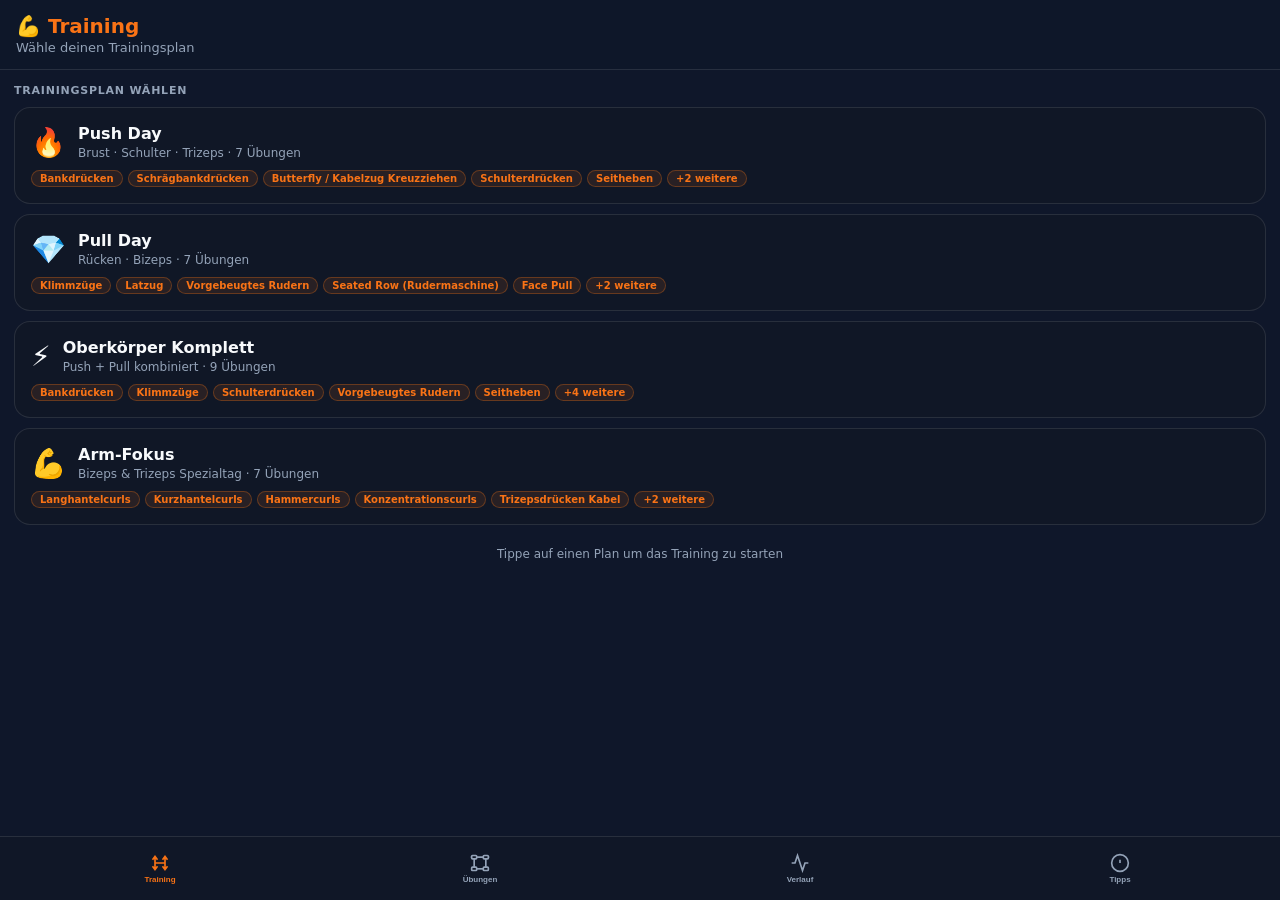
==== index.html @ 9fa5aac0 "init: Oberkörper Training PWA" ====
<!doctype html>
<html lang="de">
<head>
  <meta charset="utf-8"/>
  <meta name="viewport" content="width=device-width,initial-scale=1,viewport-fit=cover"/>
  <title>Training – Oberkörper</title>
  <link rel="manifest" href="manifest.json"/>
  <meta name="theme-color" content="#0f172a"/>
  <meta name="apple-mobile-web-app-capable" content="yes"/>
  <meta name="apple-mobile-web-app-status-bar-style" content="black-translucent"/>
  <meta name="apple-mobile-web-app-title" content="Training"/>
  <style>
    :root {
      --bg:#0f172a; --text:#f8fafc; --muted:#94a3b8; --accent:#f97316;
      --ok:#22c55e; --danger:#ef4444; --border:rgba(255,255,255,0.1);
      --nav-h:64px; --card-bg:rgba(17,24,39,0.94);
    }
    *{box-sizing:border-box;margin:0;padding:0;}
    html,body{height:100%;}
    body{font-family:system-ui,-apple-system,sans-serif;background:var(--bg);color:var(--text);overscroll-behavior:none;}
    #app{display:flex;flex-direction:column;height:100vh;height:100dvh;}
    .app-header{background:rgba(15,23,42,0.97);border-bottom:1px solid var(--border);padding:14px 16px;padding-top:max(14px,env(safe-area-inset-top));position:sticky;top:0;z-index:10;}
    .app-header h1{font-size:20px;font-weight:800;color:var(--accent);}
    .app-header .sub{font-size:13px;color:var(--muted);margin-top:2px;}
    .tab-content{flex:1;overflow-y:auto;-webkit-overflow-scrolling:touch;padding:14px;padding-bottom:calc(var(--nav-h) + 24px);}
    .bottom-nav{display:flex;background:rgba(17,24,39,0.98);border-top:1px solid var(--border);padding-bottom:env(safe-area-inset-bottom);height:var(--nav-h);flex-shrink:0;}
    .bottom-nav button{flex:1;display:flex;flex-direction:column;align-items:center;justify-content:center;gap:2px;background:none;border:none;color:var(--muted);font-size:8px;font-weight:600;cursor:pointer;-webkit-tap-highlight-color:transparent;transition:color 0.15s;}
    .bottom-nav button.active{color:var(--accent);}
    .bottom-nav button svg{width:20px;height:20px;stroke-width:2;fill:none;stroke:currentColor;}
    .tab{display:none;}.tab.active{display:block;}

    /* Cards */
    .card{background:var(--card-bg);border:1px solid var(--border);border-radius:18px;padding:16px;margin-bottom:12px;}
    .card-title{font-size:11px;font-weight:700;color:var(--muted);text-transform:uppercase;letter-spacing:0.07em;margin-bottom:10px;}

    /* Plan Selection */
    .plan-card{border:1px solid var(--border);border-radius:16px;padding:16px;margin-bottom:10px;background:var(--card-bg);cursor:pointer;-webkit-tap-highlight-color:transparent;transition:border-color 0.15s,background 0.15s;}
    .plan-card:active{background:rgba(17,24,39,1);}
    .plan-header{display:flex;align-items:center;gap:12px;}
    .plan-icon{font-size:28px;flex-shrink:0;}
    .plan-name{font-size:16px;font-weight:800;}
    .plan-desc{font-size:12px;color:var(--muted);margin-top:3px;}
    .plan-pills{display:flex;flex-wrap:wrap;gap:5px;margin-top:10px;}
    .plan-pill{font-size:10px;font-weight:700;padding:2px 8px;border-radius:999px;background:rgba(249,115,22,0.1);color:var(--accent);border:1px solid rgba(249,115,22,0.3);}

    /* Active Workout */
    .workout-header{display:flex;justify-content:space-between;align-items:center;margin-bottom:12px;}
    .workout-title{font-size:18px;font-weight:800;}
    .ex-card{border:1px solid var(--border);border-radius:14px;margin-bottom:10px;overflow:hidden;background:rgba(17,24,39,0.6);}
    .ex-head{display:flex;align-items:center;gap:12px;padding:14px;cursor:pointer;-webkit-tap-highlight-color:transparent;}
    .ex-head:active{background:rgba(255,255,255,0.03);}
    .ex-icon{font-size:22px;flex-shrink:0;}
    .ex-name{font-size:15px;font-weight:700;flex:1;}
    .ex-progress{font-size:12px;font-weight:700;color:var(--muted);}
    .ex-progress.done-all{color:var(--ok);}
    .ex-body{display:none;padding:0 14px 14px;}
    .ex-body.open{display:block;}
    .set-header-row{display:grid;grid-template-columns:24px 1fr 1fr 36px;gap:6px;margin-bottom:4px;padding-bottom:4px;}
    .set-col-lbl{font-size:9px;color:var(--muted);text-align:center;font-weight:700;}
    .set-row{display:grid;grid-template-columns:24px 1fr 1fr 36px;gap:6px;align-items:center;padding:5px 0;border-bottom:1px solid rgba(255,255,255,0.05);}
    .set-row:last-of-type{border-bottom:none;}
    .set-num{font-size:13px;font-weight:700;color:var(--muted);text-align:center;}
    .set-input{background:rgba(2,6,23,0.8);border:1px solid var(--border);border-radius:8px;color:var(--text);padding:7px 4px;font-size:14px;outline:none;font-family:inherit;width:100%;text-align:center;}
    .set-input:focus{border-color:var(--accent);}
    .set-input.done-inp{border-color:var(--ok);color:var(--ok);}
    .set-done-btn{width:36px;height:36px;border-radius:10px;border:2px solid var(--border);background:none;color:var(--muted);font-size:16px;display:flex;align-items:center;justify-content:center;cursor:pointer;-webkit-tap-highlight-color:transparent;transition:all 0.15s;}
    .set-done-btn.done{background:var(--ok);border-color:var(--ok);color:#0f172a;}
    .add-set-btn{margin-top:10px;padding:7px 14px;border-radius:999px;border:1px dashed var(--border);background:none;color:var(--muted);font-size:12px;cursor:pointer;font-family:inherit;-webkit-tap-highlight-color:transparent;display:block;width:100%;}

    /* Rest Timer */
    .rest-banner{position:fixed;bottom:var(--nav-h);left:0;right:0;background:rgba(15,23,42,0.98);border-top:2px solid var(--accent);padding:10px 16px 12px;display:none;z-index:50;backdrop-filter:blur(12px);}
    .rest-banner.visible{display:block;}
    .rest-label{font-size:10px;font-weight:700;color:var(--muted);text-transform:uppercase;letter-spacing:0.06em;margin-bottom:6px;}
    .rest-row{display:flex;align-items:center;gap:10px;}
    .rest-countdown{font-size:24px;font-weight:800;color:var(--accent);min-width:52px;}
    .rest-bar-wrap{flex:1;height:6px;background:rgba(255,255,255,0.1);border-radius:999px;overflow:hidden;}
    .rest-bar-fill{height:100%;background:var(--accent);border-radius:999px;transition:width 0.95s linear;}
    .rest-skip{padding:6px 14px;border-radius:999px;border:1px solid var(--border);background:none;color:var(--text);font-size:12px;font-weight:600;cursor:pointer;font-family:inherit;white-space:nowrap;}
    .rest-dur-btns{display:flex;gap:6px;margin-top:8px;}
    .rest-dur-btn{flex:1;padding:5px;border-radius:999px;border:1px solid var(--border);background:none;color:var(--muted);font-size:11px;font-weight:600;cursor:pointer;font-family:inherit;-webkit-tap-highlight-color:transparent;transition:all 0.15s;}
    .rest-dur-btn.sel{border-color:var(--accent);color:var(--accent);background:rgba(249,115,22,0.08);}

    /* Exercise Library */
    .filter-bar{display:flex;gap:6px;overflow-x:auto;padding-bottom:8px;margin-bottom:8px;-webkit-overflow-scrolling:touch;}
    .filter-bar::-webkit-scrollbar{display:none;}
    .filter-btn{padding:6px 13px;border-radius:999px;border:1px solid var(--border);background:rgba(255,255,255,0.04);color:var(--muted);font-size:12px;font-weight:600;cursor:pointer;font-family:inherit;white-space:nowrap;-webkit-tap-highlight-color:transparent;transition:all 0.15s;flex-shrink:0;}
    .filter-btn.active{border-color:var(--accent);color:var(--accent);background:rgba(249,115,22,0.1);}
    .muscle-section{font-size:11px;font-weight:700;color:var(--accent);text-transform:uppercase;letter-spacing:0.07em;margin:16px 0 8px;}
    .muscle-section:first-child{margin-top:0;}
    .lib-card{border:1px solid var(--border);border-radius:14px;margin-bottom:8px;overflow:hidden;background:rgba(17,24,39,0.6);}
    .lib-head{display:flex;align-items:center;gap:12px;padding:12px 14px;cursor:pointer;-webkit-tap-highlight-color:transparent;}
    .lib-head:active{background:rgba(255,255,255,0.03);}
    .lib-icon{font-size:20px;flex-shrink:0;}
    .lib-name{font-size:14px;font-weight:700;flex:1;}
    .lib-tag{font-size:11px;color:var(--muted);}
    .lib-body{display:none;padding:0 14px 12px;}
    .lib-body.open{display:block;}
    .lib-desc{font-size:13px;color:var(--muted);line-height:1.6;margin-bottom:8px;}
    .lib-tip{background:rgba(249,115,22,0.07);border:1px solid rgba(249,115,22,0.2);border-radius:10px;padding:9px 11px;font-size:12px;color:#fed7aa;line-height:1.55;}
    .lib-tip b{color:var(--accent);}
    .ex-pills{display:flex;gap:6px;flex-wrap:wrap;margin-bottom:8px;}
    .ex-pill{font-size:11px;padding:3px 9px;border-radius:999px;background:rgba(255,255,255,0.05);color:var(--muted);border:1px solid var(--border);}

    /* Log */
    .stat-row{display:flex;gap:8px;margin-bottom:14px;}
    .stat-box{flex:1;background:var(--card-bg);border:1px solid var(--border);border-radius:14px;padding:12px;text-align:center;}
    .stat-val{font-size:20px;font-weight:800;color:var(--accent);}
    .stat-lbl{font-size:9px;color:var(--muted);font-weight:700;text-transform:uppercase;margin-top:2px;}
    .log-empty{text-align:center;color:var(--muted);padding:50px 20px;font-size:15px;}
    .log-card{border:1px solid var(--border);border-radius:14px;margin-bottom:10px;overflow:hidden;background:rgba(17,24,39,0.6);}
    .log-head{display:flex;align-items:flex-start;gap:12px;padding:14px;cursor:pointer;-webkit-tap-highlight-color:transparent;}
    .log-head:active{background:rgba(255,255,255,0.03);}
    .log-date-block{background:rgba(249,115,22,0.1);border:1px solid rgba(249,115,22,0.3);border-radius:10px;padding:8px 10px;text-align:center;flex-shrink:0;min-width:46px;}
    .log-day{font-size:18px;font-weight:800;color:var(--accent);line-height:1;}
    .log-month{font-size:9px;font-weight:700;color:var(--accent);text-transform:uppercase;}
    .log-info{flex:1;}
    .log-plan-name{font-size:15px;font-weight:700;}
    .log-meta{font-size:12px;color:var(--muted);margin-top:2px;}
    .log-stats{display:flex;gap:14px;margin-top:6px;}
    .log-stat-val{font-size:15px;font-weight:800;color:var(--text);}
    .log-stat-lbl{font-size:9px;color:var(--muted);font-weight:700;text-transform:uppercase;}
    .log-body{display:none;padding:0 14px 12px;}
    .log-body.open{display:block;}
    .log-ex-row{display:flex;justify-content:space-between;align-items:center;padding:7px 0;border-bottom:1px solid rgba(255,255,255,0.05);font-size:13px;}
    .log-ex-row:last-child{border-bottom:none;}
    .log-ex-detail{font-size:12px;color:var(--muted);}
    .log-del-btn{font-size:13px;cursor:pointer;padding:4px;flex-shrink:0;}

    /* Buttons */
    .btn{display:block;width:100%;padding:14px 16px;border:none;border-radius:14px;font-size:16px;font-weight:700;cursor:pointer;text-align:center;font-family:inherit;-webkit-tap-highlight-color:transparent;transition:opacity 0.15s;}
    .btn:active{opacity:0.85;}
    .btn-primary{background:var(--accent);color:#fff;}
    .btn-danger{background:rgba(239,68,68,0.12);color:var(--danger);border:1px solid rgba(239,68,68,0.3);}
    .btn-ok{background:rgba(34,197,94,0.12);color:var(--ok);border:1px solid rgba(34,197,94,0.3);}
    .btn-ghost{background:rgba(255,255,255,0.05);color:var(--muted);border:1px solid var(--border);}

    /* Finish */
    .finish-screen{text-align:center;padding:30px 20px;}
    .finish-icon{font-size:64px;margin-bottom:16px;}
    .finish-title{font-size:24px;font-weight:800;margin-bottom:6px;}
    .finish-sub{font-size:14px;color:var(--muted);margin-bottom:24px;}
    .finish-stats{display:grid;grid-template-columns:1fr 1fr 1fr;gap:8px;margin-bottom:24px;}
    .finish-stat{background:var(--card-bg);border:1px solid var(--border);border-radius:14px;padding:14px 8px;}
    .finish-stat-val{font-size:22px;font-weight:800;color:var(--accent);}
    .finish-stat-lbl{font-size:10px;color:var(--muted);font-weight:700;text-transform:uppercase;margin-top:3px;}

    /* Tipps */
    .tip-card{background:var(--card-bg);border:1px solid var(--border);border-radius:14px;padding:14px;margin-bottom:10px;}
    .tip-title{font-size:14px;font-weight:800;margin-bottom:8px;}
    .tip-text{font-size:13px;color:var(--muted);line-height:1.7;}
    .tip-text b{color:var(--text);}

    /* Chevron */
    .chevron{transition:transform 0.2s;color:var(--muted);flex-shrink:0;}
    .chevron.open{transform:rotate(90deg);}

    /* Toast */
    .toast{position:fixed;bottom:calc(var(--nav-h) + 80px);left:50%;transform:translateX(-50%) translateY(16px);background:#1e293b;color:var(--text);border:1px solid var(--border);padding:10px 22px;border-radius:999px;font-size:14px;font-weight:600;opacity:0;transition:opacity 0.2s,transform 0.2s;pointer-events:none;z-index:200;white-space:nowrap;}
    .toast.show{opacity:1;transform:translateX(-50%) translateY(0);}
  </style>
</head>
<body>
<div id="app">
  <header class="app-header">
    <h1>💪 Training</h1>
    <div class="sub" id="header-sub">Oberkörper Tracker</div>
  </header>

  <div class="tab-content">
    <section class="tab active" id="tab-training"></section>
    <section class="tab" id="tab-uebungen"></section>
    <section class="tab" id="tab-verlauf"></section>
    <section class="tab" id="tab-tipps"></section>
  </div>

  <nav class="bottom-nav">
    <button class="active" onclick="showTab('training')" id="nav-training">
      <svg viewBox="0 0 24 24"><path d="M6 4v16M18 4v16M6 12h12M3 8l3-4 3 4M15 8l3-4 3 4M3 16l3 4 3-4M15 16l3 4 3-4"/></svg>
      Training
    </button>
    <button onclick="showTab('uebungen')" id="nav-uebungen">
      <svg viewBox="0 0 24 24"><rect x="2" y="3" width="6" height="4" rx="1"/><rect x="16" y="3" width="6" height="4" rx="1"/><path d="M8 5h8M1 5H2M22 5h1M5 7v10M19 7v10"/><rect x="2" y="17" width="6" height="4" rx="1"/><rect x="16" y="17" width="6" height="4" rx="1"/><path d="M8 19h8"/></svg>
      Übungen
    </button>
    <button onclick="showTab('verlauf')" id="nav-verlauf">
      <svg viewBox="0 0 24 24"><polyline points="22 12 18 12 15 21 9 3 6 12 2 12"/></svg>
      Verlauf
    </button>
    <button onclick="showTab('tipps')" id="nav-tipps">
      <svg viewBox="0 0 24 24"><circle cx="12" cy="12" r="10"/><line x1="12" y1="8" x2="12" y2="12"/><line x1="12" y1="16" x2="12.01" y2="16"/></svg>
      Tipps
    </button>
  </nav>
</div>

<!-- Rest Timer Banner -->
<div class="rest-banner" id="rest-banner">
  <div class="rest-label">⏱️ Pause – nächster Satz in</div>
  <div class="rest-row">
    <div class="rest-countdown" id="rest-countdown">90</div>
    <div class="rest-bar-wrap"><div class="rest-bar-fill" id="rest-bar" style="width:100%"></div></div>
    <button class="rest-skip" onclick="skipRest()">Überspringen</button>
  </div>
  <div class="rest-dur-btns">
    <button class="rest-dur-btn" onclick="setRestDur(60)">60s</button>
    <button class="rest-dur-btn sel" onclick="setRestDur(90)">90s</button>
    <button class="rest-dur-btn" onclick="setRestDur(120)">120s</button>
  </div>
</div>

<div class="toast" id="toast"></div>

<script>
// ============================================================
// DATA
// ============================================================

const EXERCISES = [
  // BRUST
  { id:'bank', group:'brust', name:'Bankdrücken', icon:'🏋️', sets:4, reps:'6–8', note:'Flachbank · Langhantel',
    desc:'Klassische Grundübung für die gesamte Brustmuskulatur. Schulterblätter zusammenziehen und aktiv auf die Bank drücken, leichte Wölbung im unteren Rücken.',
    tip:'<b>Tipp:</b> Ellbogen nicht komplett ausflaren – ca. 45–70° zum Körper. Stange zur unteren Brusthöhe absenken, nicht zum Hals.' },
  { id:'schraegbank', group:'brust', name:'Schrägbankdrücken', icon:'📐', sets:3, reps:'8–10', note:'30–45° · Kurzhantel oder Langhantel',
    desc:'Betont den oberen Brustanteil (Pectoralis major, Clavicularportion). Wichtig für eine vollständige, runde Brustmuskulatur.',
    tip:'<b>Tipp:</b> Hanteln über dem oberen Brustkorb absenken, nicht über den Schultern – schont die Schultergelenke erheblich.' },
  { id:'butterfly', group:'brust', name:'Butterfly / Kabelzug Kreuzziehen', icon:'🦋', sets:3, reps:'12–15', note:'Maschine oder Kabel',
    desc:'Isolationsübung für die Brustmuskulatur. Ideal als Finisher am Ende des Trainings für maximalen Pump und Dehnung.',
    tip:'<b>Tipp:</b> Ellbogen leicht gebeugt halten. Im Endpunkt Brust bewusst anspannen und 1 Sekunde isometrisch halten.' },
  { id:'dips-brust', group:'brust', name:'Dips (brustbetont)', icon:'⬇️', sets:3, reps:'max', note:'Oberkörper leicht nach vorne neigen',
    desc:'Körpergewichtsübung die Brust, Schultern und Trizeps trifft. Durch Vorneigung des Oberkörpers mehr Betonung auf die Brust.',
    tip:'<b>Tipp:</b> Weit genug absenken bis Schultern unter Ellbogenebene – maximale Dehnung der Brust. Breiter Griff verstärkt Brustaktivierung.' },

  // SCHULTER
  { id:'schulter-druecken', group:'schulter', name:'Schulterdrücken', icon:'🔺', sets:4, reps:'8–10', note:'Langhantel oder Kurzhantel · stehend oder sitzend',
    desc:'Grundübung für den mittleren und vorderen Deltamuskel. Stehend (Militärpress) aktiviert zusätzlich den Core und Stabilisatoren.',
    tip:'<b>Tipp:</b> Stange knapp vor dem Gesicht führen, nie hinter den Kopf – schützt den Nacken. Core aktiv anspannen beim stehenden Drücken.' },
  { id:'seitheben', group:'schulter', name:'Seitheben', icon:'↔️', sets:3, reps:'12–15', note:'Kurzhantel oder Kabel · leichtes Gewicht',
    desc:'Isolationsübung für den mittleren Deltakopf. Unverzichtbar für Schulterbreite und eine V-Form.',
    tip:'<b>Tipp:</b> Kleiner Finger höher als Daumen (leichte Innenrotation). Nur bis Schulterhöhe heben – höher aktiviert Trapez statt Delta.' },
  { id:'facepull', group:'schulter', name:'Face Pull', icon:'🎯', sets:3, reps:'15–20', note:'Kabel mit Tau · auf Ohrhöhe',
    desc:'Stärkt den hinteren Deltakopf und die Rotatorenmanschette. Extrem wichtig für Schultergesundheit, Haltung und Verletzungsvorbeugung!',
    tip:'<b>Tipp:</b> Seil zu den Ohren ziehen, Ellbogen hoch und weit. Im Endpunkt Schulterblätter aktiv zusammenkneifen und 1s halten.' },
  { id:'arnold', group:'schulter', name:'Arnold Press', icon:'🌀', sets:3, reps:'10–12', note:'Kurzhantel · sitzend',
    desc:'Von Arnold Schwarzenegger entwickelte Variante. Trainiert alle drei Deltaköpfe durch die Rotationsbewegung am Anfang und Ende.',
    tip:'<b>Tipp:</b> Langsam und kontrolliert ausführen. Hanteln starten mit Handflächen zum Gesicht, drehen beim Drücken nach außen.' },

  // RÜCKEN
  { id:'klimmzuege', group:'ruecken', name:'Klimmzüge', icon:'🔝', sets:4, reps:'max', note:'Eigengewicht · Überhand- oder Neutralgriff',
    desc:'König der Rückenübungen. Trainiert Latissimus, Bizeps, Trapez und Rhomboiden. Breiter Griff für mehr Breite, enger Griff für mehr Tiefe.',
    tip:'<b>Tipp:</b> Schulterblätter zuerst nach unten deprimieren, dann ziehen. Brust zur Stange führen, nicht nur Kinn drüber. Volle Streckung unten!' },
  { id:'latzug', group:'ruecken', name:'Latzug', icon:'⬇️', sets:4, reps:'8–12', note:'Maschine · breit oder eng',
    desc:'Ideale Alternative oder Ergänzung zu Klimmzügen. Ermöglicht gezielte Gewichtsdosierung und ist auch für Einsteiger geeignet.',
    tip:'<b>Tipp:</b> Stange IMMER zur Brust ziehen – NIE hinter den Kopf! Leicht zurücklehnen (ca. 10°) und zur Oberbrust führen.' },
  { id:'rudern-lang', group:'ruecken', name:'Vorgebeugtes Rudern', icon:'🚣', sets:4, reps:'8–10', note:'Langhantel · 45° Rumpfwinkel',
    desc:'Grundübung für die Rückendicke (Tiefenmuskulatur). Trainiert Trapez, Rhomboiden und Latissimus gleichzeitig.',
    tip:'<b>Tipp:</b> Rücken immer gerade halten – niemals runden! Stange zur unteren Bauchnabe ziehen, Ellbogen eng am Körper.' },
  { id:'seated-row', group:'ruecken', name:'Seated Row (Rudermaschine)', icon:'🪑', sets:3, reps:'10–12', note:'Kabelzug oder Maschine · enger Griff',
    desc:'Gezieltes Training der mittleren Rückenmuskulatur und Rhomboiden. Gut für Verbesserung der Haltung.',
    tip:'<b>Tipp:</b> Im Endpunkt Schulterblätter aktiv zusammendrücken und 1s halten. Oberkörper aufrecht, kein Wippen oder Schwung.' },

  // BIZEPS
  { id:'curl-lang', group:'bizeps', name:'Langhantelcurls', icon:'💪', sets:4, reps:'8–10', note:'EZ-Stange oder gerade Stange',
    desc:'Grundübung für maximale Bizepskraft. Die bilaterale Ausführung ermöglicht schwere Gewichte und maximalen Wachstumsreiz.',
    tip:'<b>Tipp:</b> Ellbogen bleiben fixiert an den Hüften – kein Schwung! Langsam ablassen in 3 Sekunden für mehr exzentrischen Reiz.' },
  { id:'curl-kurz', group:'bizeps', name:'Kurzhantelcurls', icon:'🔁', sets:3, reps:'10–12', note:'Alternierend · sitzend oder stehend',
    desc:'Ermöglicht volle Supination (Handflächendrehung) für maximale Bizepsaktivierung – besser als mit der Langhantel.',
    tip:'<b>Tipp:</b> Im oberen Drittel die Hand aktiv nach außen drehen (supinieren). Kurze Pause mit maximaler Anspannung am Endpunkt.' },
  { id:'hammer-curl', group:'bizeps', name:'Hammercurls', icon:'🔨', sets:3, reps:'10–12', note:'Kurzhantel · Neutralgriff (Daumen oben)',
    desc:'Trainiert den Brachialis (unter dem Bizeps) und Brachioradialis – gibt dem Arm sichtbare Dicke und Fülle.',
    tip:'<b>Tipp:</b> Daumen zeigt immer nach oben während der gesamten Bewegung. Langsam und kontrolliert, kein Schwung.' },
  { id:'konzentration-curl', group:'bizeps', name:'Konzentrationscurls', icon:'🎯', sets:3, reps:'12–15', note:'Kurzhantel · sitzend, Ellbogen am Oberschenkel',
    desc:'Maximale Isolation des Bizeps durch eliminierte Hilfsmuskeln. Entwickelt den Bizepspeak.',
    tip:'<b>Tipp:</b> Ellbogen gegen den Oberschenkel stemmen und fixieren. Nur der Unterarm bewegt sich. Im Endpunkt hart kontrahieren.' },

  // TRIZEPS
  { id:'trizeps-kabel', group:'trizeps', name:'Trizepsdrücken Kabel', icon:'📉', sets:4, reps:'10–12', note:'Tau oder Stange · Kabelturm',
    desc:'Isolationsübung für alle drei Trizepsköpfe. Gleichmäßige Spannung über den gesamten Bewegungsradius durch den Kabelzug.',
    tip:'<b>Tipp:</b> Ellbogen fixiert an den Rippen, Oberarme senkrecht. Im Endpunkt Trizeps maximal anspannen. Tau: Hände beim Drücken auseinander.' },
  { id:'dips-trizeps', group:'trizeps', name:'Dips (trizepsbetont)', icon:'💺', sets:3, reps:'max', note:'Körper aufrecht halten',
    desc:'Körpergewichtsübung mit maximaler Trizepsbeteiligung. Durch aufrechte Haltung klarer Fokus auf den Trizeps.',
    tip:'<b>Tipp:</b> Nicht zu weit absenken um Schultern zu schonen. Volle Streckung im Ellbogen für maximale Trizepsaktivierung.' },
  { id:'skull-crusher', group:'trizeps', name:'Skull Crusher', icon:'💀', sets:3, reps:'10–12', note:'EZ-Stange oder Kurzhantel · Flachbank',
    desc:'Trainiert besonders den langen Trizepskopf in der Dehnung. Sehr effektiv für Trizeps-Masse und Armumfang.',
    tip:'<b>Tipp:</b> Stange zur Stirn/Nase absenken – nicht zu weit hinter den Kopf. Ellbogen nicht nach außen flaren während der Bewegung.' },
  { id:'enges-bank', group:'trizeps', name:'Enges Bankdrücken', icon:'📏', sets:3, reps:'8–10', note:'Langhantel · schulterbreiter Griff',
    desc:'Kombinationsübung für Trizeps und innere Brust. Erlaubt etwas schwerere Gewichte als reine Isolationsübungen.',
    tip:'<b>Tipp:</b> Griff schulterbreit (zu eng belastet die Handgelenke). Ellbogen eng am Körper halten und zur Brust absenken.' },

  // CORE
  { id:'plank', group:'core', name:'Plank', icon:'➡️', sets:3, reps:'45–60s', note:'Ellbogen oder Hände · gerade Linie',
    desc:'Isometrische Grundübung für die tiefe Core-Muskulatur. Stärkt die Rumpfstabilität, schützt die Wirbelsäule.',
    tip:'<b>Tipp:</b> Po nicht hochstrecken oder durchhängen. Nabel aktiv zur Wirbelsäule einziehen. Körper wie ein Brett von Kopf bis Fersen.' },
  { id:'crunch', group:'core', name:'Crunches', icon:'🌀', sets:3, reps:'15–20', note:'Kontrolliert · kein Schwung',
    desc:'Isolationsübung für den geraden Bauchmuskel (Rectus abdominis). Langsam ausgeführt sehr effektiv.',
    tip:'<b>Tipp:</b> Nur bis Schulterblätter vom Boden – keine vollständigen Sit-Ups. Hände locker an den Schläfen, nicht in den Nacken drücken.' },
  { id:'russian-twist', group:'core', name:'Russian Twist', icon:'🔄', sets:3, reps:'20 total', note:'Mit oder ohne Gewicht · Füße angehoben',
    desc:'Rotationsbewegung für den schrägen Bauchmuskel (Obliques). Sorgt für Taillendefinition.',
    tip:'<b>Tipp:</b> Rücken leicht nach hinten neigen (ca. 45°). Bewusst mit dem Oberkörper drehen, nicht nur die Arme schwingen.' },
  { id:'hanging-leg-raise', group:'core', name:'Hanging Leg Raise', icon:'🏃', sets:3, reps:'10–15', note:'An der Klimmzugstange',
    desc:'Anspruchsvolle Core-Übung die den unteren Bauchbereich und Hüftbeuger stark aktiviert.',
    tip:'<b>Tipp:</b> Beine kontrolliert anheben, nicht schwingen. Für Anfänger: erst mit angewinkelten Knien beginnen, dann gestreckte Beine.' },
];

const PLANS = {
  push: {
    name:'Push Day', icon:'🔥',
    desc:'Brust · Schulter · Trizeps',
    exercises:['bank','schraegbank','butterfly','schulter-druecken','seitheben','trizeps-kabel','dips-trizeps'],
  },
  pull: {
    name:'Pull Day', icon:'💎',
    desc:'Rücken · Bizeps',
    exercises:['klimmzuege','latzug','rudern-lang','seated-row','facepull','curl-lang','hammer-curl'],
  },
  upper: {
    name:'Oberkörper Komplett', icon:'⚡',
    desc:'Push + Pull kombiniert',
    exercises:['bank','klimmzuege','schulter-druecken','rudern-lang','seitheben','facepull','curl-kurz','trizeps-kabel','plank'],
  },
  arms: {
    name:'Arm-Fokus', icon:'💪',
    desc:'Bizeps & Trizeps Spezialtag',
    exercises:['curl-lang','curl-kurz','hammer-curl','konzentration-curl','trizeps-kabel','dips-trizeps','skull-crusher'],
  },
};

const MUSCLE_LABELS = { brust:'Brust', schulter:'Schulter', ruecken:'Rücken', bizeps:'Bizeps', trizeps:'Trizeps', core:'Core' };
const MUSCLE_ICONS  = { brust:'🫀', schulter:'🔺', ruecken:'🏔️', bizeps:'💪', trizeps:'📉', core:'⚙️' };

// ============================================================
// STATE
// ============================================================

let currentTab   = 'training';
let session      = null;
let restInterval = null;
let restRemaining= 0;
let restDuration = 90;
let sessionElapsed  = 0;
let sessionInterval = null;
let libFilter = 'all';

let trainingLog = [];
try { trainingLog = JSON.parse(localStorage.getItem('training-log') || '[]'); } catch(e) {}

// ============================================================
// NAVIGATION
// ============================================================

function showTab(name) {
  document.querySelectorAll('.tab').forEach(t => t.classList.remove('active'));
  document.querySelectorAll('.bottom-nav button').forEach(b => b.classList.remove('active'));
  document.getElementById('tab-' + name).classList.add('active');
  document.getElementById('nav-' + name).classList.add('active');
  currentTab = name;
  if (name === 'training') renderTraining();
  if (name === 'uebungen') renderUebungen();
  if (name === 'verlauf')  renderVerlauf();
  if (name === 'tipps')    renderTipps();
}

// ============================================================
// TRAINING TAB
// ============================================================

function renderTraining() {
  const el = document.getElementById('tab-training');
  if (!session)            { renderPlanSelection(el); return; }
  if (session.finished)    { renderFinishScreen(el);  return; }
  renderActiveWorkout(el);
}

function renderPlanSelection(el) {
  document.getElementById('header-sub').textContent = 'Wähle deinen Trainingsplan';
  let html = '';

  if (trainingLog.length > 0) {
    const last    = trainingLog[0];
    const d       = new Date(last.date);
    const dayDiff = Math.floor((Date.now() - d) / 86400000);
    const dayStr  = dayDiff === 0 ? 'Heute' : dayDiff === 1 ? 'Gestern' : `vor ${dayDiff} Tagen`;
    html += `<div class="card" style="margin-bottom:16px;background:rgba(249,115,22,0.05);border-color:rgba(249,115,22,0.2)">
      <div class="card-title">Letztes Training</div>
      <div style="font-size:15px;font-weight:700">${last.planName}</div>
      <div style="font-size:12px;color:var(--muted);margin-top:3px">${dayStr} &middot; ${last.duration}min &middot; ${last.totalSets} Sätze</div>
    </div>`;
  }

  html += '<div class="card-title">Trainingsplan wählen</div>';

  for (const [key, plan] of Object.entries(PLANS)) {
    const exNames = plan.exercises
      .map(id => EXERCISES.find(e => e.id === id))
      .filter(Boolean)
      .map(e => e.name);
    const preview = exNames.slice(0, 5);
    const more    = exNames.length > 5 ? exNames.length - 5 : 0;
    html += `<div class="plan-card" onclick="startSession('${key}')">
      <div class="plan-header">
        <div class="plan-icon">${plan.icon}</div>
        <div>
          <div class="plan-name">${plan.name}</div>
          <div class="plan-desc">${plan.desc} &middot; ${plan.exercises.length} Übungen</div>
        </div>
      </div>
      <div class="plan-pills">
        ${preview.map(n => `<span class="plan-pill">${n}</span>`).join('')}
        ${more ? `<span class="plan-pill">+${more} weitere</span>` : ''}
      </div>
    </div>`;
  }

  html += `<div style="text-align:center;color:var(--muted);font-size:12px;padding:12px 0">
    Tippe auf einen Plan um das Training zu starten
  </div>`;
  el.innerHTML = html;
}

function startSession(planKey) {
  const plan = PLANS[planKey];
  const exercises = plan.exercises.map((id, mapIdx) => {
    const ex = EXERCISES.find(e => e.id === id);
    if (!ex) return null;
    const sets = [];
    for (let i = 0; i < ex.sets; i++) {
      sets.push({ weight: '', reps: '', done: false });
    }
    return { ...ex, sessionSets: sets, open: mapIdx === 0 };
  }).filter(Boolean);

  session = { planKey, planName: plan.name, exercises, startTime: Date.now(), finished: false };
  sessionElapsed = 0;
  clearInterval(sessionInterval);
  sessionInterval = setInterval(() => { sessionElapsed++; updateSessionTimer(); }, 1000);

  renderTraining();
  showToast(`${plan.icon} ${plan.name} gestartet!`);
}

function updateSessionTimer() {
  const el = document.getElementById('session-timer');
  if (!el) return;
  const m = Math.floor(sessionElapsed / 60);
  const s = sessionElapsed % 60;
  el.textContent = `${m}:${s.toString().padStart(2, '0')}`;
}

function renderActiveWorkout(el) {
  const plan     = PLANS[session.planKey];
  const totalSets= session.exercises.reduce((s, e) => s + e.sessionSets.length, 0);
  const doneSets = session.exercises.reduce((s, e) => s + e.sessionSets.filter(st => st.done).length, 0);
  const pct      = totalSets > 0 ? Math.round(doneSets / totalSets * 100) : 0;

  document.getElementById('header-sub').textContent = `${plan.icon} ${plan.name} läuft`;

  let html = `<div class="workout-header">
    <div>
      <div class="workout-title">${plan.icon} ${plan.name}</div>
      <div style="font-size:12px;color:var(--muted);margin-top:2px">${doneSets}/${totalSets} Sätze &middot; ${pct}%</div>
    </div>
    <div style="text-align:right">
      <div style="font-size:20px;font-weight:800;color:var(--accent)" id="session-timer">0:00</div>
      <div style="font-size:10px;color:var(--muted)">Dauer</div>
    </div>
  </div>
  <div style="height:6px;background:rgba(255,255,255,0.08);border-radius:999px;overflow:hidden;margin-bottom:16px">
    <div style="height:100%;width:${pct}%;background:var(--ok);border-radius:999px;transition:width 0.4s"></div>
  </div>`;

  session.exercises.forEach((ex, exIdx) => {
    const doneCnt = ex.sessionSets.filter(s => s.done).length;
    const allDone = doneCnt === ex.sessionSets.length;

    html += `<div class="ex-card">
      <div class="ex-head" onclick="toggleEx(${exIdx})">
        <div class="ex-icon">${ex.icon}</div>
        <div style="flex:1">
          <div class="ex-name">${ex.name}</div>
          <div style="font-size:11px;color:var(--muted);margin-top:1px">${ex.sets} Sätze &middot; ${ex.reps} Wdh.</div>
        </div>
        <div class="ex-progress${allDone ? ' done-all' : ''}">${doneCnt}/${ex.sessionSets.length}</div>
        <svg class="chevron${ex.open ? ' open' : ''}" viewBox="0 0 24 24" width="16" height="16" stroke-width="2" fill="none" stroke="currentColor"><polyline points="9 18 15 12 9 6"/></svg>
      </div>
      <div class="ex-body${ex.open ? ' open' : ''}">
        <div class="set-header-row">
          <div></div>
          <div class="set-col-lbl">KG</div>
          <div class="set-col-lbl">WDH.</div>
          <div></div>
        </div>
        ${ex.sessionSets.map((st, stIdx) => `
        <div class="set-row">
          <div class="set-num">${stIdx + 1}</div>
          <input class="set-input${st.done ? ' done-inp' : ''}" type="number" inputmode="decimal" placeholder="kg"
            value="${st.weight}" onchange="updateSet(${exIdx},${stIdx},'weight',this.value)"${st.done ? ' readonly' : ''}/>
          <input class="set-input${st.done ? ' done-inp' : ''}" type="number" inputmode="numeric" placeholder="Wdh"
            value="${st.reps}" onchange="updateSet(${exIdx},${stIdx},'reps',this.value)"${st.done ? ' readonly' : ''}/>
          <button class="set-done-btn${st.done ? ' done' : ''}" onclick="toggleSet(${exIdx},${stIdx})">
            ${st.done ? '✓' : '○'}
          </button>
        </div>`).join('')}
        <button class="add-set-btn" onclick="addSet(${exIdx})">+ Satz hinzufügen</button>
      </div>
    </div>`;
  });

  html += `<div style="margin-top:16px;display:flex;flex-direction:column;gap:10px">
    ${pct >= 100
      ? `<button class="btn btn-ok" onclick="finishWorkout()">🏆 Training abschließen</button>`
      : `<button class="btn btn-ok" onclick="finishWorkout()">✅ Training beenden & speichern</button>`}
    <button class="btn btn-danger" onclick="confirmAbort()">Training abbrechen</button>
  </div>`;

  el.innerHTML = html;
  updateSessionTimer();
}

function toggleEx(idx) {
  session.exercises[idx].open = !session.exercises[idx].open;
  renderActiveWorkout(document.getElementById('tab-training'));
}

function updateSet(exIdx, stIdx, field, value) {
  session.exercises[exIdx].sessionSets[stIdx][field] = value;
}

function toggleSet(exIdx, stIdx) {
  const set = session.exercises[exIdx].sessionSets[stIdx];
  set.done = !set.done;

  if (set.done) {
    const ex      = session.exercises[exIdx];
    const allDone = ex.sessionSets.every(s => s.done);
    if (allDone && exIdx + 1 < session.exercises.length) {
      session.exercises[exIdx + 1].open = true;
    }
    startRest();
  } else {
    stopRest();
  }
  renderActiveWorkout(document.getElementById('tab-training'));
}

function addSet(exIdx) {
  session.exercises[exIdx].sessionSets.push({ weight: '', reps: '', done: false });
  session.exercises[exIdx].open = true;
  renderActiveWorkout(document.getElementById('tab-training'));
}

function confirmAbort() {
  if (confirm('Training wirklich abbrechen? Keine Daten werden gespeichert.')) {
    clearInterval(sessionInterval);
    sessionInterval = null;
    stopRest();
    session = null;
    renderTraining();
    showToast('Training abgebrochen');
  }
}

function finishWorkout() {
  clearInterval(sessionInterval);
  sessionInterval = null;
  stopRest();

  const duration = Math.round(sessionElapsed / 60);
  let totalVolume = 0;
  let totalSets   = 0;

  const exerciseSummary = session.exercises.map(ex => {
    const doneSets = ex.sessionSets.filter(s => s.done);
    let vol = 0;
    doneSets.forEach(s => {
      vol += (parseFloat(s.weight) || 0) * (parseInt(s.reps) || 0);
    });
    totalVolume += vol;
    totalSets   += doneSets.length;
    return {
      name:   ex.name,
      icon:   ex.icon,
      sets:   doneSets.length,
      volume: vol,
      detail: doneSets.map(s => `${s.weight || '—'}kg×${s.reps || '—'}`).join(', '),
    };
  });

  const logEntry = {
    id:          Date.now(),
    date:        new Date().toISOString(),
    planKey:     session.planKey,
    planName:    session.planName,
    duration,
    totalSets,
    totalVolume,
    exercises:   exerciseSummary,
  };

  trainingLog.unshift(logEntry);
  if (trainingLog.length > 100) trainingLog = trainingLog.slice(0, 100);
  localStorage.setItem('training-log', JSON.stringify(trainingLog));

  session.finished = true;
  session.stats    = { duration, totalSets, totalVolume, exerciseSummary };
  renderTraining();
}

function renderFinishScreen(el) {
  document.getElementById('header-sub').textContent = 'Training abgeschlossen! 🎉';
  const { duration, totalSets, totalVolume } = session.stats;
  const volStr = totalVolume >= 1000
    ? (totalVolume / 1000).toFixed(1) + 't'
    : totalVolume + 'kg';

  el.innerHTML = `<div class="finish-screen">
    <div class="finish-icon">🏆</div>
    <div class="finish-title">Stark gemacht!</div>
    <div class="finish-sub">${session.planName} abgeschlossen</div>
    <div class="finish-stats">
      <div class="finish-stat">
        <div class="finish-stat-val">${duration}</div>
        <div class="finish-stat-lbl">Minuten</div>
      </div>
      <div class="finish-stat">
        <div class="finish-stat-val">${totalSets}</div>
        <div class="finish-stat-lbl">Sätze</div>
      </div>
      <div class="finish-stat">
        <div class="finish-stat-val">${volStr}</div>
        <div class="finish-stat-lbl">Volumen</div>
      </div>
    </div>
    <button class="btn btn-primary" style="margin-bottom:12px" onclick="newWorkout()">Neues Training starten</button>
    <button class="btn btn-ghost" onclick="showTab('verlauf')">📊 Verlauf ansehen</button>
  </div>`;
}

function newWorkout() {
  session = null;
  renderTraining();
}

// ============================================================
// REST TIMER
// ============================================================

function startRest() {
  stopRest();
  restRemaining = restDuration;
  updateRestBanner();
  document.getElementById('rest-banner').classList.add('visible');
  updateRestDurButtons();

  restInterval = setInterval(() => {
    restRemaining--;
    if (restRemaining <= 0) {
      stopRest();
      showToast('💪 Pause vorbei – nächster Satz!');
      if ('vibrate' in navigator) navigator.vibrate([200, 100, 200]);
    } else {
      updateRestBanner();
    }
  }, 1000);
}

function updateRestBanner() {
  const cd  = document.getElementById('rest-countdown');
  const bar = document.getElementById('rest-bar');
  if (cd)  cd.textContent = restRemaining;
  if (bar) bar.style.width = (restRemaining / restDuration * 100) + '%';
}

function stopRest() {
  clearInterval(restInterval);
  restInterval = null;
  document.getElementById('rest-banner').classList.remove('visible');
}

function skipRest() { stopRest(); }

function setRestDur(sec) {
  restDuration  = sec;
  restRemaining = sec;
  updateRestBanner();
  updateRestDurButtons();
}

function updateRestDurButtons() {
  document.querySelectorAll('.rest-dur-btn').forEach(btn => {
    const match = parseInt(btn.textContent) === restDuration;
    btn.classList.toggle('sel', match);
  });
}

// ============================================================
// ÜBUNGEN TAB
// ============================================================

function renderUebungen() {
  const el = document.getElementById('tab-uebungen');
  const filters = ['all','brust','schulter','ruecken','bizeps','trizeps','core'];
  const fLabels = { all:'Alle', brust:'Brust', schulter:'Schulter', ruecken:'Rücken', bizeps:'Bizeps', trizeps:'Trizeps', core:'Core' };

  let html = `<div class="filter-bar">
    ${filters.map(f => `<button class="filter-btn${libFilter === f ? ' active' : ''}" onclick="filterLib('${f}')">${fLabels[f]}</button>`).join('')}
  </div>`;

  const grouped = {};
  EXERCISES.forEach(ex => {
    if (libFilter !== 'all' && ex.group !== libFilter) return;
    if (!grouped[ex.group]) grouped[ex.group] = [];
    grouped[ex.group].push(ex);
  });

  for (const [group, exes] of Object.entries(grouped)) {
    html += `<div class="muscle-section">${MUSCLE_ICONS[group]} ${MUSCLE_LABELS[group]}</div>`;
    exes.forEach(ex => {
      html += `<div class="lib-card">
        <div class="lib-head" onclick="toggleLib('${ex.id}')">
          <div class="lib-icon">${ex.icon}</div>
          <div style="flex:1">
            <div class="lib-name">${ex.name}</div>
            <div class="lib-tag">${ex.sets} Sätze &middot; ${ex.reps} Wdh.</div>
          </div>
          <svg class="chevron" id="lib-chev-${ex.id}" viewBox="0 0 24 24" width="16" height="16" stroke-width="2" fill="none" stroke="currentColor"><polyline points="9 18 15 12 9 6"/></svg>
        </div>
        <div class="lib-body" id="lib-body-${ex.id}">
          <div class="ex-pills">
            <span class="ex-pill">${MUSCLE_LABELS[ex.group]}</span>
            <span class="ex-pill">${ex.sets} Sätze</span>
            <span class="ex-pill">${ex.reps} Wdh.</span>
          </div>
          <div class="lib-desc">${ex.desc}</div>
          <div class="lib-tip">${ex.tip}</div>
          ${ex.note ? `<div style="font-size:11px;color:var(--muted);margin-top:8px;font-style:italic">📍 ${ex.note}</div>` : ''}
        </div>
      </div>`;
    });
  }

  el.innerHTML = html;
}

function filterLib(f) {
  libFilter = f;
  renderUebungen();
}

function toggleLib(id) {
  const body = document.getElementById('lib-body-' + id);
  const chev = document.getElementById('lib-chev-' + id);
  if (body) body.classList.toggle('open');
  if (chev) chev.classList.toggle('open');
}

// ============================================================
// VERLAUF TAB
// ============================================================

function renderVerlauf() {
  const el = document.getElementById('tab-verlauf');

  if (trainingLog.length === 0) {
    el.innerHTML = `<div class="log-empty">
      <div style="font-size:48px;margin-bottom:12px">📋</div>
      <div style="font-weight:700;margin-bottom:6px">Noch kein Training aufgezeichnet</div>
      <div style="font-size:13px">Starte deinen ersten Trainingsplan!</div>
    </div>`;
    return;
  }

  const totalWorkouts = trainingLog.length;
  const totalVol      = trainingLog.reduce((s, l) => s + (l.totalVolume || 0), 0);
  const avgDur        = Math.round(trainingLog.reduce((s, l) => s + (l.duration || 0), 0) / totalWorkouts);
  const volStr        = totalVol >= 1000 ? (totalVol / 1000).toFixed(1) + 't' : totalVol + 'kg';

  let html = `<div class="stat-row">
    <div class="stat-box"><div class="stat-val">${totalWorkouts}</div><div class="stat-lbl">Trainings</div></div>
    <div class="stat-box"><div class="stat-val">${volStr}</div><div class="stat-lbl">Gesamtvolumen</div></div>
    <div class="stat-box"><div class="stat-val">${avgDur}min</div><div class="stat-lbl">Ø Dauer</div></div>
  </div>`;

  trainingLog.forEach((entry, idx) => {
    const d       = new Date(entry.date);
    const day     = d.getDate().toString().padStart(2, '0');
    const month   = d.toLocaleString('de', { month: 'short' });
    const weekday = d.toLocaleString('de', { weekday: 'short' });
    const entryVol = entry.totalVolume >= 1000
      ? (entry.totalVolume / 1000).toFixed(1) + 't'
      : (entry.totalVolume || 0) + 'kg';

    html += `<div class="log-card">
      <div class="log-head" onclick="toggleLog(${idx})">
        <div class="log-date-block">
          <div class="log-day">${day}</div>
          <div class="log-month">${month}</div>
        </div>
        <div class="log-info">
          <div class="log-plan-name">${entry.planName}</div>
          <div class="log-meta">${weekday} &middot; ${entry.duration}min &middot; ${entry.totalSets} Sätze</div>
          <div class="log-stats">
            <div>
              <div class="log-stat-val">${entryVol}</div>
              <div class="log-stat-lbl">Volumen</div>
            </div>
            <div>
              <div class="log-stat-val">${(entry.exercises || []).length}</div>
              <div class="log-stat-lbl">Übungen</div>
            </div>
          </div>
        </div>
        <div style="display:flex;flex-direction:column;align-items:flex-end;gap:8px;flex-shrink:0">
          <svg class="chevron" id="log-chev-${idx}" viewBox="0 0 24 24" width="16" height="16" stroke-width="2" fill="none" stroke="currentColor"><polyline points="9 18 15 12 9 6"/></svg>
          <span class="log-del-btn" onclick="event.stopPropagation();deleteLog(${idx})">🗑️</span>
        </div>
      </div>
      <div class="log-body" id="log-body-${idx}">
        ${(entry.exercises || []).map(ex => `
        <div class="log-ex-row">
          <div>${ex.icon || ''} ${ex.name}</div>
          <div class="log-ex-detail">${ex.sets} Sätze &middot; ${ex.detail ? ex.detail.split(', ').slice(0,3).join(', ') : '—'}</div>
        </div>`).join('')}
      </div>
    </div>`;
  });

  el.innerHTML = html;
}

function toggleLog(idx) {
  const body = document.getElementById('log-body-' + idx);
  const chev = document.getElementById('log-chev-' + idx);
  if (body) body.classList.toggle('open');
  if (chev) chev.classList.toggle('open');
}

function deleteLog(idx) {
  if (confirm('Diesen Eintrag löschen?')) {
    trainingLog.splice(idx, 1);
    localStorage.setItem('training-log', JSON.stringify(trainingLog));
    renderVerlauf();
    showToast('Eintrag gelöscht');
  }
}

// ============================================================
// TIPPS TAB
// ============================================================

function renderTipps() {
  document.getElementById('tab-tipps').innerHTML = `
    <div class="tip-card">
      <div class="tip-title">🏋️ Grundprinzipien des Krafttrainings</div>
      <div class="tip-text">
        <b>Progressive Überlastung:</b> Steigere jede Woche das Gewicht, die Wiederholungen oder Sätze. Ohne Steigerung kein Wachstum.<br><br>
        <b>Mind-Muscle-Connection:</b> Stell dir vor, du zerreißt etwas mit dem Muskel – bewusst anspannen, nicht nur die Stange bewegen.<br><br>
        <b>Voller Bewegungsumfang:</b> Immer im vollständigen ROM ausführen. Halbe Bewegungen = halbe Ergebnisse.
      </div>
    </div>
    <div class="tip-card">
      <div class="tip-title">⏱️ Optimale Pausenzeiten</div>
      <div class="tip-text">
        <b>Kraft (1–5 Wdh.):</b> 3–5 Minuten Pause<br>
        <b>Hypertrophie (6–12 Wdh.):</b> 60–120 Sekunden<br>
        <b>Ausdauer (13+ Wdh.):</b> 30–60 Sekunden<br><br>
        Für Grundübungen (Bankdrücken, Klimmzüge) mindestens 90–120s einhalten. Zu kurze Pausen reduzieren die Leistung dramatisch.
      </div>
    </div>
    <div class="tip-card">
      <div class="tip-title">🍗 Ernährung für Muskelaufbau</div>
      <div class="tip-text">
        <b>Protein:</b> 1.6–2.2g pro kg Körpergewicht täglich, gleichmäßig auf alle Mahlzeiten verteilen.<br>
        <b>Kalorienüberschuss:</b> +200–300 kcal täglich für sauberen Muskelaufbau ohne übermäßige Fettzunahme.<br>
        <b>Post-Workout:</b> Mahlzeit oder Shake innerhalb von 1–2 Stunden nach dem Training.<br>
        <b>Wasser:</b> Mindestens 3 Liter täglich – mehr an Trainingstagen.
      </div>
    </div>
    <div class="tip-card">
      <div class="tip-title">😴 Erholung & Regeneration</div>
      <div class="tip-text">
        <b>Schlaf:</b> 7–9 Stunden sind essentiell. Wachstumshormone werden ausschließlich im Schlaf ausgeschüttet.<br>
        <b>Muskelkater:</b> DOMS (delayed onset muscle soreness) = normales Zeichen. Leichtes Cardio hilft mehr als vollständige Ruhe.<br>
        <b>Trainingsfrequenz:</b> Push-/Pull-Muskeln brauchen 48–72h Erholung – Push/Pull-Split ist optimal.<br>
        <b>Deload:</b> Alle 4–6 Wochen eine leichtere Woche mit 50–60% des Gewichts einplanen.
      </div>
    </div>
    <div class="tip-card">
      <div class="tip-title">📐 Schultergesundheit</div>
      <div class="tip-text">
        <b>Face Pulls:</b> Nach jedem Push-Tag 3×15 Face Pulls – die wichtigste Präventivübung für die Schulter.<br>
        <b>Push/Pull-Ratio:</b> Gleich viel oder mehr Zugvolumen als Druckvolumen. Zu viel Drücken ohne Gegengewicht = Schulterprobleme.<br>
        <b>Aufwärmen:</b> Niemals kalt mit schwerem Gewicht beginnen. Immer 2 Aufwärmsätze mit 50–60% des Arbeitsgewichts.
      </div>
    </div>
    <div class="tip-card">
      <div class="tip-title">💡 Über diese App</div>
      <div class="tip-text">
        Oberkörper Trainer · PWA · Offline-fähig<br>
        Alle Daten werden lokal auf diesem Gerät gespeichert.<br><br>
        <b>Pläne:</b> Push Day, Pull Day, Oberkörper Komplett, Arm-Fokus<br>
        <b>Übungsbibliothek:</b> ${EXERCISES.length} Übungen mit Ausführungstipps<br>
        <b>Features:</b> Satz-Tracker, Pausen-Timer (60/90/120s), Trainingslog mit Statistik
      </div>
    </div>
  `;
}

// ============================================================
// TOAST
// ============================================================

let toastTimeout;
function showToast(msg) {
  const t = document.getElementById('toast');
  t.textContent = msg;
  t.classList.add('show');
  clearTimeout(toastTimeout);
  toastTimeout = setTimeout(() => t.classList.remove('show'), 2500);
}

// ============================================================
// INIT
// ============================================================

if ('serviceWorker' in navigator) {
  navigator.serviceWorker.register('sw.js').catch(() => {});
}

renderTraining();
renderTipps();
</script>
</body>
</html>
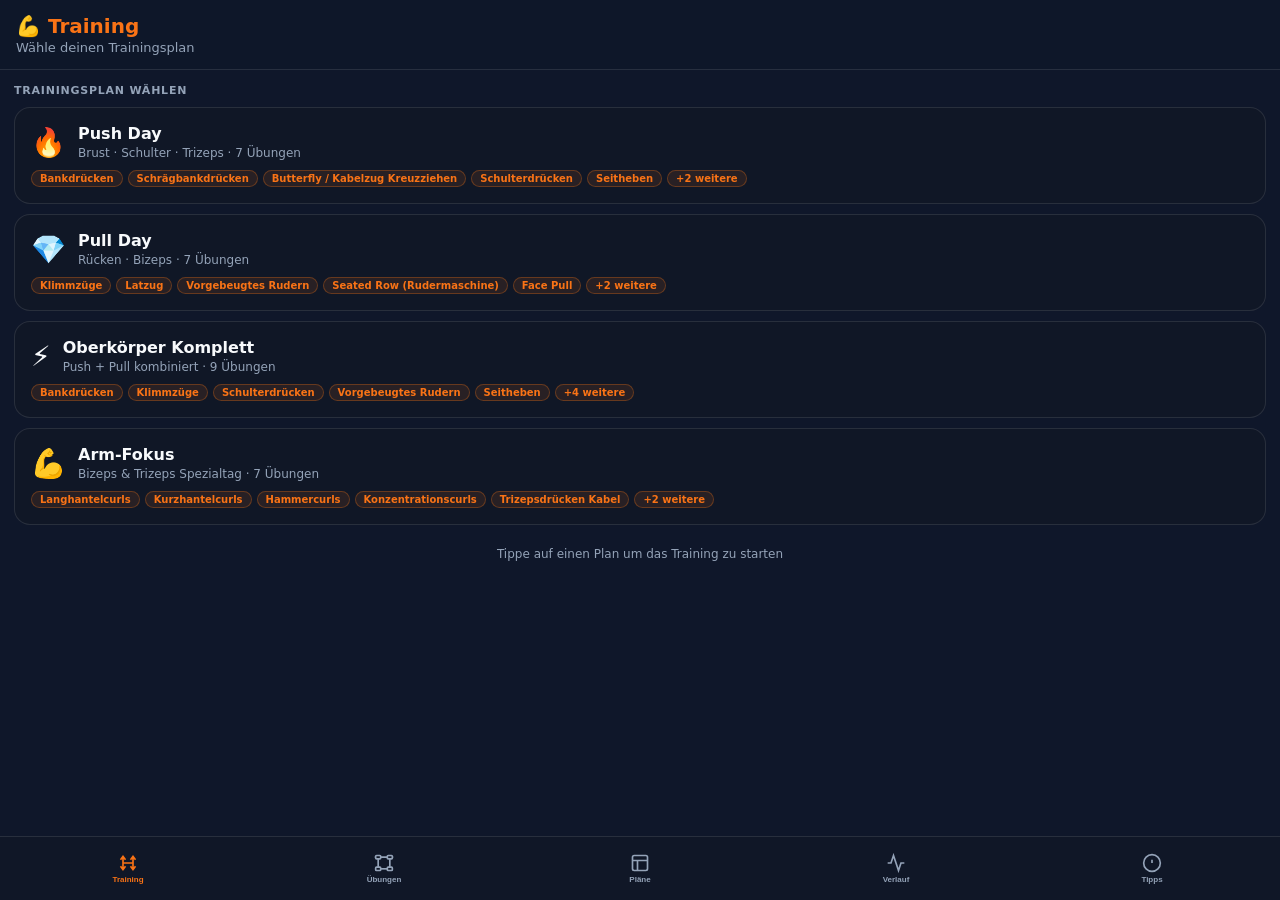
==== commit b7da9a3b: "feat: Referenz-Tab mit Trainingsplan-Bildern + Lightbox" ====
--- a/index.html
+++ b/index.html
@@ -154,6 +154,17 @@
     .chevron{transition:transform 0.2s;color:var(--muted);flex-shrink:0;}
     .chevron.open{transform:rotate(90deg);}
 
+    /* Referenz / Pläne */
+    .ref-img-card{background:var(--card-bg);border:1px solid var(--border);border-radius:16px;overflow:hidden;margin-bottom:14px;}
+    .ref-img-label{padding:12px 14px 0;font-size:13px;font-weight:700;color:var(--accent);}
+    .ref-img-sub{padding:2px 14px 10px;font-size:11px;color:var(--muted);}
+    .ref-img-wrap{overflow-x:auto;-webkit-overflow-scrolling:touch;padding:0 14px 14px;}
+    .ref-img-wrap img{width:100%;min-width:320px;border-radius:10px;display:block;cursor:zoom-in;}
+    /* Lightbox */
+    .lightbox{display:none;position:fixed;inset:0;background:rgba(0,0,0,0.92);z-index:999;align-items:center;justify-content:center;padding:16px;}
+    .lightbox.open{display:flex;}
+    .lightbox img{max-width:100%;max-height:90vh;border-radius:10px;object-fit:contain;}
+    .lightbox-close{position:absolute;top:max(16px,env(safe-area-inset-top));right:16px;font-size:28px;color:#fff;cursor:pointer;background:rgba(0,0,0,0.5);border-radius:50%;width:40px;height:40px;display:flex;align-items:center;justify-content:center;line-height:1;}
     /* Toast */
     .toast{position:fixed;bottom:calc(var(--nav-h) + 80px);left:50%;transform:translateX(-50%) translateY(16px);background:#1e293b;color:var(--text);border:1px solid var(--border);padding:10px 22px;border-radius:999px;font-size:14px;font-weight:600;opacity:0;transition:opacity 0.2s,transform 0.2s;pointer-events:none;z-index:200;white-space:nowrap;}
     .toast.show{opacity:1;transform:translateX(-50%) translateY(0);}
@@ -169,6 +180,7 @@
   <div class="tab-content">
     <section class="tab active" id="tab-training"></section>
     <section class="tab" id="tab-uebungen"></section>
+    <section class="tab" id="tab-referenz"></section>
     <section class="tab" id="tab-verlauf"></section>
     <section class="tab" id="tab-tipps"></section>
   </div>
@@ -181,6 +193,10 @@
     <button onclick="showTab('uebungen')" id="nav-uebungen">
       <svg viewBox="0 0 24 24"><rect x="2" y="3" width="6" height="4" rx="1"/><rect x="16" y="3" width="6" height="4" rx="1"/><path d="M8 5h8M1 5H2M22 5h1M5 7v10M19 7v10"/><rect x="2" y="17" width="6" height="4" rx="1"/><rect x="16" y="17" width="6" height="4" rx="1"/><path d="M8 19h8"/></svg>
       Übungen
+    </button>
+    <button onclick="showTab('referenz')" id="nav-referenz">
+      <svg viewBox="0 0 24 24"><rect x="3" y="3" width="18" height="18" rx="2"/><path d="M3 9h18M9 21V9"/></svg>
+      Pläne
     </button>
     <button onclick="showTab('verlauf')" id="nav-verlauf">
       <svg viewBox="0 0 24 24"><polyline points="22 12 18 12 15 21 9 3 6 12 2 12"/></svg>
@@ -209,6 +225,12 @@
 </div>
 
 <div class="toast" id="toast"></div>
+
+<!-- Lightbox -->
+<div class="lightbox" id="lightbox" onclick="closeLightbox()">
+  <div class="lightbox-close" onclick="closeLightbox()">✕</div>
+  <img id="lightbox-img" src="" alt="Trainingsplan"/>
+</div>
 
 <script>
 // ============================================================
@@ -353,10 +375,11 @@
   document.getElementById('tab-' + name).classList.add('active');
   document.getElementById('nav-' + name).classList.add('active');
   currentTab = name;
-  if (name === 'training') renderTraining();
-  if (name === 'uebungen') renderUebungen();
-  if (name === 'verlauf')  renderVerlauf();
-  if (name === 'tipps')    renderTipps();
+  if (name === 'training')  renderTraining();
+  if (name === 'uebungen')  renderUebungen();
+  if (name === 'referenz')  renderReferenz();
+  if (name === 'verlauf')   renderVerlauf();
+  if (name === 'tipps')     renderTipps();
 }
 
 // ============================================================
@@ -905,6 +928,40 @@
 }
 
 // ============================================================
+// REFERENZ / PLÄNE TAB
+// ============================================================
+
+function renderReferenz() {
+  document.getElementById('header-sub').textContent = '4-Wochen Trainingspläne';
+  document.getElementById('tab-referenz').innerHTML = `
+    <div class="ref-img-card">
+      <div class="ref-img-label">📋 4-Wochen Plan – Rennradfahrer (mit Shaolin)</div>
+      <div class="ref-img-sub">Asiatische &amp; Shaolin-inspirierte Übungen &middot; Tippe für Vollansicht</div>
+      <div class="ref-img-wrap">
+        <img src="Training 2.png" alt="4-Wochen Trainingsplan" onclick="openLightbox('Training 2.png')" loading="lazy"/>
+      </div>
+    </div>
+    <div class="ref-img-card">
+      <div class="ref-img-label">🏋️ Übungsreferenz – Ausführung &amp; häufige Fehler</div>
+      <div class="ref-img-sub">Liegestütze, Band Rudern, Plank, Mountain Climbers, Dips &middot; Tippe für Vollansicht</div>
+      <div class="ref-img-wrap">
+        <img src="Training 1.png" alt="Übungsreferenz" onclick="openLightbox('Training 1.png')" loading="lazy"/>
+      </div>
+    </div>
+  `;
+}
+
+function openLightbox(src) {
+  const lb = document.getElementById('lightbox');
+  document.getElementById('lightbox-img').src = src;
+  lb.classList.add('open');
+}
+
+function closeLightbox() {
+  document.getElementById('lightbox').classList.remove('open');
+}
+
+// ============================================================
 // TOAST
 // ============================================================
 
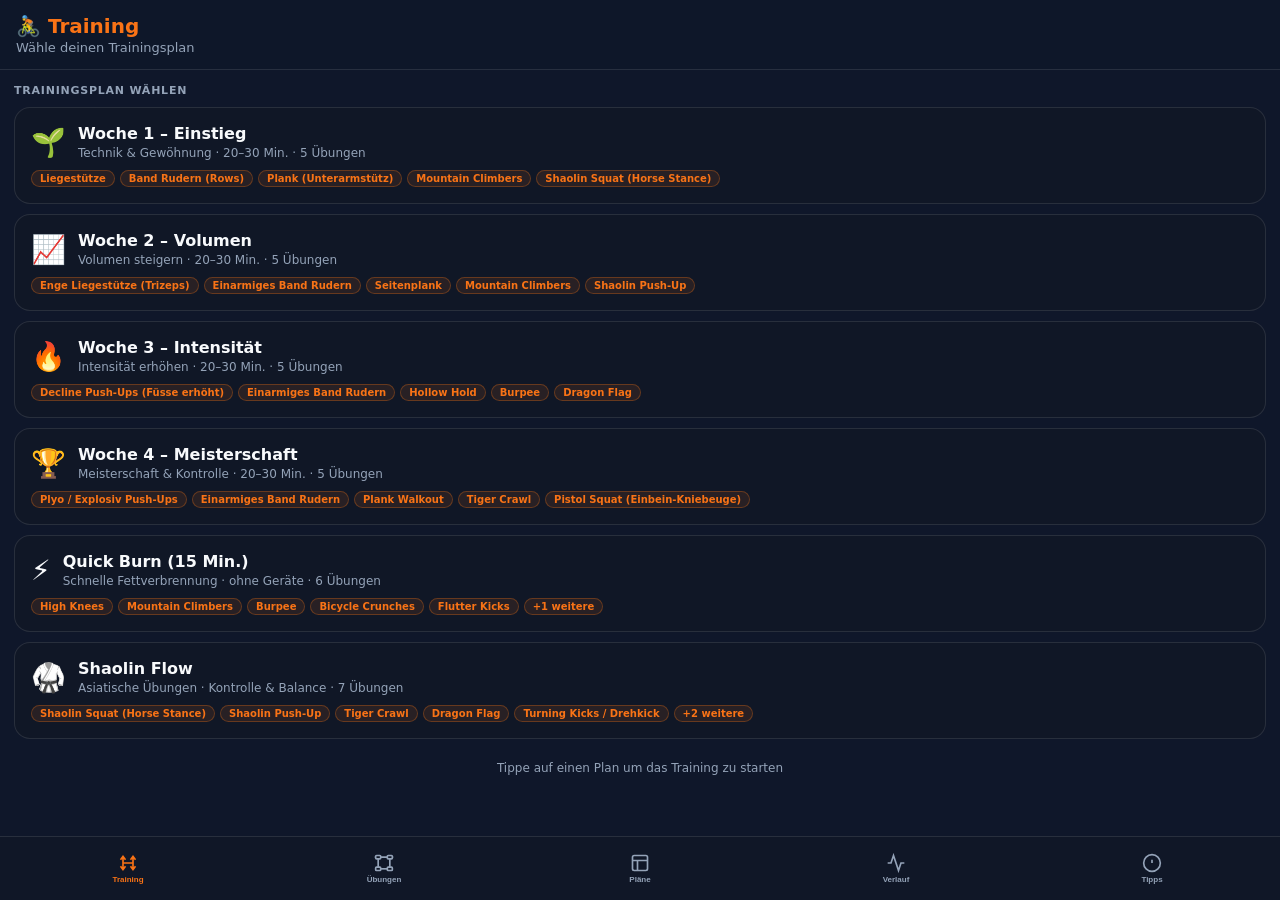
==== commit 0addf726: "refactor: App auf Bodyweight-Training fuer Rennradfahrer umgestellt Co-authored-by: Cursor <cursorag" ====
--- a/index.html
+++ b/index.html
@@ -3,7 +3,7 @@
 <head>
   <meta charset="utf-8"/>
   <meta name="viewport" content="width=device-width,initial-scale=1,viewport-fit=cover"/>
-  <title>Training – Oberkörper</title>
+  <title>Training – Rennradfahrer</title>
   <link rel="manifest" href="manifest.json"/>
   <meta name="theme-color" content="#0f172a"/>
   <meta name="apple-mobile-web-app-capable" content="yes"/>
@@ -98,6 +98,8 @@
     .lib-desc{font-size:13px;color:var(--muted);line-height:1.6;margin-bottom:8px;}
     .lib-tip{background:rgba(249,115,22,0.07);border:1px solid rgba(249,115,22,0.2);border-radius:10px;padding:9px 11px;font-size:12px;color:#fed7aa;line-height:1.55;}
     .lib-tip b{color:var(--accent);}
+    .lib-img-wrap{border-radius:10px;overflow:hidden;margin-bottom:10px;background:rgba(255,255,255,0.04);max-height:200px;}
+    .lib-img{width:100%;max-height:200px;object-fit:cover;display:block;}
     .ex-pills{display:flex;gap:6px;flex-wrap:wrap;margin-bottom:8px;}
     .ex-pill{font-size:11px;padding:3px 9px;border-radius:999px;background:rgba(255,255,255,0.05);color:var(--muted);border:1px solid var(--border);}
 
@@ -173,8 +175,8 @@
 <body>
 <div id="app">
   <header class="app-header">
-    <h1>💪 Training</h1>
-    <div class="sub" id="header-sub">Oberkörper Tracker</div>
+    <h1>🚴 Training</h1>
+    <div class="sub" id="header-sub">Rennradfahrer Oberkörper</div>
   </header>
 
   <div class="tab-content">
@@ -238,116 +240,155 @@
 // ============================================================
 
 const EXERCISES = [
-  // BRUST
-  { id:'bank', group:'brust', name:'Bankdrücken', icon:'🏋️', sets:4, reps:'6–8', note:'Flachbank · Langhantel',
-    desc:'Klassische Grundübung für die gesamte Brustmuskulatur. Schulterblätter zusammenziehen und aktiv auf die Bank drücken, leichte Wölbung im unteren Rücken.',
-    tip:'<b>Tipp:</b> Ellbogen nicht komplett ausflaren – ca. 45–70° zum Körper. Stange zur unteren Brusthöhe absenken, nicht zum Hals.' },
-  { id:'schraegbank', group:'brust', name:'Schrägbankdrücken', icon:'📐', sets:3, reps:'8–10', note:'30–45° · Kurzhantel oder Langhantel',
-    desc:'Betont den oberen Brustanteil (Pectoralis major, Clavicularportion). Wichtig für eine vollständige, runde Brustmuskulatur.',
-    tip:'<b>Tipp:</b> Hanteln über dem oberen Brustkorb absenken, nicht über den Schultern – schont die Schultergelenke erheblich.' },
-  { id:'butterfly', group:'brust', name:'Butterfly / Kabelzug Kreuzziehen', icon:'🦋', sets:3, reps:'12–15', note:'Maschine oder Kabel',
-    desc:'Isolationsübung für die Brustmuskulatur. Ideal als Finisher am Ende des Trainings für maximalen Pump und Dehnung.',
-    tip:'<b>Tipp:</b> Ellbogen leicht gebeugt halten. Im Endpunkt Brust bewusst anspannen und 1 Sekunde isometrisch halten.' },
-  { id:'dips-brust', group:'brust', name:'Dips (brustbetont)', icon:'⬇️', sets:3, reps:'max', note:'Oberkörper leicht nach vorne neigen',
-    desc:'Körpergewichtsübung die Brust, Schultern und Trizeps trifft. Durch Vorneigung des Oberkörpers mehr Betonung auf die Brust.',
-    tip:'<b>Tipp:</b> Weit genug absenken bis Schultern unter Ellbogenebene – maximale Dehnung der Brust. Breiter Griff verstärkt Brustaktivierung.' },
-
-  // SCHULTER
-  { id:'schulter-druecken', group:'schulter', name:'Schulterdrücken', icon:'🔺', sets:4, reps:'8–10', note:'Langhantel oder Kurzhantel · stehend oder sitzend',
-    desc:'Grundübung für den mittleren und vorderen Deltamuskel. Stehend (Militärpress) aktiviert zusätzlich den Core und Stabilisatoren.',
-    tip:'<b>Tipp:</b> Stange knapp vor dem Gesicht führen, nie hinter den Kopf – schützt den Nacken. Core aktiv anspannen beim stehenden Drücken.' },
-  { id:'seitheben', group:'schulter', name:'Seitheben', icon:'↔️', sets:3, reps:'12–15', note:'Kurzhantel oder Kabel · leichtes Gewicht',
-    desc:'Isolationsübung für den mittleren Deltakopf. Unverzichtbar für Schulterbreite und eine V-Form.',
-    tip:'<b>Tipp:</b> Kleiner Finger höher als Daumen (leichte Innenrotation). Nur bis Schulterhöhe heben – höher aktiviert Trapez statt Delta.' },
-  { id:'facepull', group:'schulter', name:'Face Pull', icon:'🎯', sets:3, reps:'15–20', note:'Kabel mit Tau · auf Ohrhöhe',
-    desc:'Stärkt den hinteren Deltakopf und die Rotatorenmanschette. Extrem wichtig für Schultergesundheit, Haltung und Verletzungsvorbeugung!',
-    tip:'<b>Tipp:</b> Seil zu den Ohren ziehen, Ellbogen hoch und weit. Im Endpunkt Schulterblätter aktiv zusammenkneifen und 1s halten.' },
-  { id:'arnold', group:'schulter', name:'Arnold Press', icon:'🌀', sets:3, reps:'10–12', note:'Kurzhantel · sitzend',
-    desc:'Von Arnold Schwarzenegger entwickelte Variante. Trainiert alle drei Deltaköpfe durch die Rotationsbewegung am Anfang und Ende.',
-    tip:'<b>Tipp:</b> Langsam und kontrolliert ausführen. Hanteln starten mit Handflächen zum Gesicht, drehen beim Drücken nach außen.' },
-
-  // RÜCKEN
-  { id:'klimmzuege', group:'ruecken', name:'Klimmzüge', icon:'🔝', sets:4, reps:'max', note:'Eigengewicht · Überhand- oder Neutralgriff',
-    desc:'König der Rückenübungen. Trainiert Latissimus, Bizeps, Trapez und Rhomboiden. Breiter Griff für mehr Breite, enger Griff für mehr Tiefe.',
-    tip:'<b>Tipp:</b> Schulterblätter zuerst nach unten deprimieren, dann ziehen. Brust zur Stange führen, nicht nur Kinn drüber. Volle Streckung unten!' },
-  { id:'latzug', group:'ruecken', name:'Latzug', icon:'⬇️', sets:4, reps:'8–12', note:'Maschine · breit oder eng',
-    desc:'Ideale Alternative oder Ergänzung zu Klimmzügen. Ermöglicht gezielte Gewichtsdosierung und ist auch für Einsteiger geeignet.',
-    tip:'<b>Tipp:</b> Stange IMMER zur Brust ziehen – NIE hinter den Kopf! Leicht zurücklehnen (ca. 10°) und zur Oberbrust führen.' },
-  { id:'rudern-lang', group:'ruecken', name:'Vorgebeugtes Rudern', icon:'🚣', sets:4, reps:'8–10', note:'Langhantel · 45° Rumpfwinkel',
-    desc:'Grundübung für die Rückendicke (Tiefenmuskulatur). Trainiert Trapez, Rhomboiden und Latissimus gleichzeitig.',
-    tip:'<b>Tipp:</b> Rücken immer gerade halten – niemals runden! Stange zur unteren Bauchnabe ziehen, Ellbogen eng am Körper.' },
-  { id:'seated-row', group:'ruecken', name:'Seated Row (Rudermaschine)', icon:'🪑', sets:3, reps:'10–12', note:'Kabelzug oder Maschine · enger Griff',
-    desc:'Gezieltes Training der mittleren Rückenmuskulatur und Rhomboiden. Gut für Verbesserung der Haltung.',
-    tip:'<b>Tipp:</b> Im Endpunkt Schulterblätter aktiv zusammendrücken und 1s halten. Oberkörper aufrecht, kein Wippen oder Schwung.' },
-
-  // BIZEPS
-  { id:'curl-lang', group:'bizeps', name:'Langhantelcurls', icon:'💪', sets:4, reps:'8–10', note:'EZ-Stange oder gerade Stange',
-    desc:'Grundübung für maximale Bizepskraft. Die bilaterale Ausführung ermöglicht schwere Gewichte und maximalen Wachstumsreiz.',
-    tip:'<b>Tipp:</b> Ellbogen bleiben fixiert an den Hüften – kein Schwung! Langsam ablassen in 3 Sekunden für mehr exzentrischen Reiz.' },
-  { id:'curl-kurz', group:'bizeps', name:'Kurzhantelcurls', icon:'🔁', sets:3, reps:'10–12', note:'Alternierend · sitzend oder stehend',
-    desc:'Ermöglicht volle Supination (Handflächendrehung) für maximale Bizepsaktivierung – besser als mit der Langhantel.',
-    tip:'<b>Tipp:</b> Im oberen Drittel die Hand aktiv nach außen drehen (supinieren). Kurze Pause mit maximaler Anspannung am Endpunkt.' },
-  { id:'hammer-curl', group:'bizeps', name:'Hammercurls', icon:'🔨', sets:3, reps:'10–12', note:'Kurzhantel · Neutralgriff (Daumen oben)',
-    desc:'Trainiert den Brachialis (unter dem Bizeps) und Brachioradialis – gibt dem Arm sichtbare Dicke und Fülle.',
-    tip:'<b>Tipp:</b> Daumen zeigt immer nach oben während der gesamten Bewegung. Langsam und kontrolliert, kein Schwung.' },
-  { id:'konzentration-curl', group:'bizeps', name:'Konzentrationscurls', icon:'🎯', sets:3, reps:'12–15', note:'Kurzhantel · sitzend, Ellbogen am Oberschenkel',
-    desc:'Maximale Isolation des Bizeps durch eliminierte Hilfsmuskeln. Entwickelt den Bizepspeak.',
-    tip:'<b>Tipp:</b> Ellbogen gegen den Oberschenkel stemmen und fixieren. Nur der Unterarm bewegt sich. Im Endpunkt hart kontrahieren.' },
-
-  // TRIZEPS
-  { id:'trizeps-kabel', group:'trizeps', name:'Trizepsdrücken Kabel', icon:'📉', sets:4, reps:'10–12', note:'Tau oder Stange · Kabelturm',
-    desc:'Isolationsübung für alle drei Trizepsköpfe. Gleichmäßige Spannung über den gesamten Bewegungsradius durch den Kabelzug.',
-    tip:'<b>Tipp:</b> Ellbogen fixiert an den Rippen, Oberarme senkrecht. Im Endpunkt Trizeps maximal anspannen. Tau: Hände beim Drücken auseinander.' },
-  { id:'dips-trizeps', group:'trizeps', name:'Dips (trizepsbetont)', icon:'💺', sets:3, reps:'max', note:'Körper aufrecht halten',
-    desc:'Körpergewichtsübung mit maximaler Trizepsbeteiligung. Durch aufrechte Haltung klarer Fokus auf den Trizeps.',
-    tip:'<b>Tipp:</b> Nicht zu weit absenken um Schultern zu schonen. Volle Streckung im Ellbogen für maximale Trizepsaktivierung.' },
-  { id:'skull-crusher', group:'trizeps', name:'Skull Crusher', icon:'💀', sets:3, reps:'10–12', note:'EZ-Stange oder Kurzhantel · Flachbank',
-    desc:'Trainiert besonders den langen Trizepskopf in der Dehnung. Sehr effektiv für Trizeps-Masse und Armumfang.',
-    tip:'<b>Tipp:</b> Stange zur Stirn/Nase absenken – nicht zu weit hinter den Kopf. Ellbogen nicht nach außen flaren während der Bewegung.' },
-  { id:'enges-bank', group:'trizeps', name:'Enges Bankdrücken', icon:'📏', sets:3, reps:'8–10', note:'Langhantel · schulterbreiter Griff',
-    desc:'Kombinationsübung für Trizeps und innere Brust. Erlaubt etwas schwerere Gewichte als reine Isolationsübungen.',
-    tip:'<b>Tipp:</b> Griff schulterbreit (zu eng belastet die Handgelenke). Ellbogen eng am Körper halten und zur Brust absenken.' },
+  // PUSH – Drücken (Körpergewicht)
+  { id:'liegestuetze', group:'push', name:'Liegestütze', icon:'💪', sets:3, reps:'10–12', note:'Hände etwas breiter als Schulter · Ellbogen 45° zum Körper',
+    desc:'Die Kernübung für Brust, Schultern und Trizeps. Körper bleibt gerade wie ein Brett von Kopf bis Fersen. Brust Richtung Boden.',
+    tip:'<b>Tipp:</b> Ellbogen ca. 45° zum Körper – nicht ausflaren. Häufiger Fehler: Hüfte hängt durch oder Po ist zu hoch.' },
+  { id:'enge-liegestuetze', group:'push', name:'Enge Liegestütze (Trizeps)', icon:'🔺', sets:3, reps:'12–15', note:'Hände eng unter der Brust · Ellbogen nah am Körper',
+    desc:'Trizeps-Fokus durch engen Griff. Ellbogen bleiben eng am Körper während der gesamten Bewegung. Arme vollständig strecken.',
+    tip:'<b>Tipp:</b> Körper gerade halten, langsam und kontrolliert absenken (3 Sekunden runter). Mehr Trizeps-Aktivierung als normale Liegestütze.' },
+  { id:'decline-liegestuetze', group:'push', name:'Decline Push-Ups (Füsse erhöht)', icon:'📐', sets:4, reps:'8–12', note:'Füsse auf Stuhl oder Bank · Brust Richtung Boden',
+    desc:'Erhöhte Füsse verschieben den Fokus auf den oberen Brustbereich und die Schultern. Explosiv hochdrücken für mehr Intensität.',
+    tip:'<b>Tipp:</b> Explosiv hochdrücken, sanft und kontrolliert absenken. Körper immer gerade wie ein Brett.' },
+  { id:'plyo-liegestuetze', group:'push', name:'Plyo / Explosiv Push-Ups', icon:'👏', sets:4, reps:'6–10', note:'Explosiv abheben · Fortgeschritten',
+    desc:'Explosives Hochdrücken mit Abheben der Hände (mit oder ohne Klatschen). Trainiert Schnellkraft und Reaktionsfähigkeit.',
+    tip:'<b>Tipp:</b> Sanft landen und sofort in die nächste Wiederholung. Für Einsteiger: erst explosive Push-Ups ohne Klatschen üben.' },
+  { id:'shaolin-pushup', group:'push', name:'Shaolin Push-Up', icon:'🥋', sets:3, reps:'8–10 / Seite', note:'Breit starten · Gewicht zu einer Seite verlagern · tief gehen',
+    desc:'Shaolin-Variante: Breiter Liegestützstand, Gewicht einseitig verlagern und tief gehen. Einseitiges Training für Kraft und Körperkontrolle.',
+    tip:'<b>Tipp:</b> Langsam und kontrolliert ausführen. Kontrolle wichtiger als Geschwindigkeit. Schulterblätter tief halten.' },
+  { id:'dips-stuhl', group:'push', name:'Dips (Stuhl / Sofa)', icon:'🪑', sets:3, reps:'8–15', note:'Hände auf stabiler Kante · Ellbogen nach hinten',
+    desc:'Trizeps-Dips ohne Gym – jede stabile Stuhllehne oder Sofakante funktioniert. Schultern unten halten, Ellbogen nach hinten.',
+    tip:'<b>Tipp:</b> Ellbogen ca. 90° beugen, nicht zu weit außen flaren. Häufiger Fehler: Schultern hochziehen oder zu wenig Tiefe.' },
+  { id:'plank-rotation', group:'push', name:'Plank Rotation / Side-to-Side', icon:'🔄', sets:3, reps:'10–12 / Seite', note:'Aus dem Liegestützplan rotieren · Arm zur Decke',
+    desc:'Aus der Liegestützposition den Körper zur Seite drehen und den Arm zur Decke strecken. Trainiert Brust, Schulter und Core gleichzeitig.',
+    tip:'<b>Tipp:</b> Hüfte oben halten während der Rotation. Kontrolliert drehen, nicht schwingen. Atme beim Drehen aus.' },
+  { id:'shoulder-taps', group:'push', name:'Shoulder Taps', icon:'👆', sets:3, reps:'15–20 / Seite', note:'Liegestützposition · abwechselnd Schulter antippen',
+    desc:'In der Liegestützposition abwechselnd mit der Hand die gegenüberliegende Schulter antippen. Core und Schulter-Stabilität.',
+    tip:'<b>Tipp:</b> Hüfte möglichst ruhig halten – nicht schaukeln. Je langsamer, desto schwieriger. Füsse etwas breiter für mehr Stabilität.' },
+
+  // PULL – Ziehen / Rücken
+  { id:'band-rudern', group:'pull', name:'Band Rudern (Rows)', icon:'🎯', sets:3, reps:'12–20', note:'Widerstandsband · Rücken gerade · Schulterblätter zusammen',
+    desc:'Band um einen festen Punkt befestigen (Türklinke, Pfeiler) und rudern. Trainiert Rücken, Bizeps und hintere Schulter – perfekt gegen Rundrücken vom Radfahren.',
+    tip:'<b>Tipp:</b> Rücken gerade, Ellbogen nach hinten ziehen, Schulterblätter aktiv zusammendrücken. Häufiger Fehler: Rücken rund oder Schultern nach vorne.' },
+  { id:'einarmiges-band-rudern', group:'pull', name:'Einarmiges Band Rudern', icon:'🎗️', sets:3, reps:'12–15 / Arm', note:'Pro Arm · ISO-Halten für mehr Intensität',
+    desc:'Einseitiges Rudern mit dem Band. Mehr Stabilisationsanforderung, gleicht Ungleichgewichte zwischen den Seiten aus.',
+    tip:'<b>Tipp:</b> Einarmig ziehen, Ellbogen nah am Körper, Schulterblatt aktiv zusammenziehen. ISO-Variante: 2 Sekunden oben halten.' },
+  { id:'body-rows', group:'pull', name:'Body Rows (Tischrudern)', icon:'🚪', sets:3, reps:'10–15', note:'Unter einem stabilen Tisch · oder Türrahmen-Rows',
+    desc:'Unter einem stabilen Tisch liegend hochziehen. Hervorragende Zug-Übung ohne Gym. Körper gerade wie ein Brett halten.',
+    tip:'<b>Tipp:</b> Brust zum Tisch ziehen, nicht nur Arme beugen. Schulterblätter aktiv zusammenkneifen im Endpunkt.' },
+  { id:'superman', group:'pull', name:'Superman', icon:'🦸', sets:3, reps:'12–15', note:'Bauchlage · Arme und Beine gleichzeitig heben · 2s halten',
+    desc:'In Bauchlage Arme und Beine gleichzeitig heben. Stärkt die gesamte Rückenstreckmuskulatur – wichtig gegen Radfahrer-Rundrücken.',
+    tip:'<b>Tipp:</b> Im Endpunkt 2 Sekunden halten. Langsam und kontrolliert, kein Schwung. Blick bleibt nach unten.' },
+  { id:'full-arch', group:'pull', name:'Full Arch / Rückenbogen', icon:'🌈', sets:3, reps:'10–12', note:'Bauchlage · Arme und Beine maximal anheben',
+    desc:'Intensivere Rückenstrecker-Variante. Maximaler Bogen in Bauchlage. Besonders gut gegen Rundrücken vom Radfahren.',
+    tip:'<b>Tipp:</b> Langsam anheben, Spannung im unteren und mittleren Rücken bewusst spüren. Nicht ruckartig.' },
+  { id:'alt-arm-leg', group:'pull', name:'Alt. Arm/Bein Streckung', icon:'⚖️', sets:3, reps:'10 / Seite', note:'Vierfüsslerstand · Gegenüberliegend strecken · Becken stabil',
+    desc:'Im Vierfüsslerstand gegenüberliegendes Arm/Bein-Paar strecken und halten. Trainiert Rücken, Core und Gleichgewicht gleichzeitig.',
+    tip:'<b>Tipp:</b> Becken stabil halten – nicht kippen. Langsam strecken, kurz halten, kontrolliert zurückführen.' },
+  { id:'bridges', group:'pull', name:'Brücke (Glute Bridge)', icon:'🌉', sets:3, reps:'15–20', note:'Rückenlage · Hüfte hochdrücken · oben anspannen',
+    desc:'Hüfte aus der Rückenlage hochdrücken und oben aktiv anspannen. Stärkt Gesäß und unteren Rücken – direkt relevant für Radfahrer.',
+    tip:'<b>Tipp:</b> Oben 2 Sekunden halten und Gesäß maximal anspannen. Einbeinig für mehr Intensität.' },
 
   // CORE
-  { id:'plank', group:'core', name:'Plank', icon:'➡️', sets:3, reps:'45–60s', note:'Ellbogen oder Hände · gerade Linie',
-    desc:'Isometrische Grundübung für die tiefe Core-Muskulatur. Stärkt die Rumpfstabilität, schützt die Wirbelsäule.',
-    tip:'<b>Tipp:</b> Po nicht hochstrecken oder durchhängen. Nabel aktiv zur Wirbelsäule einziehen. Körper wie ein Brett von Kopf bis Fersen.' },
-  { id:'crunch', group:'core', name:'Crunches', icon:'🌀', sets:3, reps:'15–20', note:'Kontrolliert · kein Schwung',
-    desc:'Isolationsübung für den geraden Bauchmuskel (Rectus abdominis). Langsam ausgeführt sehr effektiv.',
-    tip:'<b>Tipp:</b> Nur bis Schulterblätter vom Boden – keine vollständigen Sit-Ups. Hände locker an den Schläfen, nicht in den Nacken drücken.' },
-  { id:'russian-twist', group:'core', name:'Russian Twist', icon:'🔄', sets:3, reps:'20 total', note:'Mit oder ohne Gewicht · Füße angehoben',
-    desc:'Rotationsbewegung für den schrägen Bauchmuskel (Obliques). Sorgt für Taillendefinition.',
-    tip:'<b>Tipp:</b> Rücken leicht nach hinten neigen (ca. 45°). Bewusst mit dem Oberkörper drehen, nicht nur die Arme schwingen.' },
-  { id:'hanging-leg-raise', group:'core', name:'Hanging Leg Raise', icon:'🏃', sets:3, reps:'10–15', note:'An der Klimmzugstange',
-    desc:'Anspruchsvolle Core-Übung die den unteren Bauchbereich und Hüftbeuger stark aktiviert.',
-    tip:'<b>Tipp:</b> Beine kontrolliert anheben, nicht schwingen. Für Anfänger: erst mit angewinkelten Knien beginnen, dann gestreckte Beine.' },
+  { id:'plank', group:'core', name:'Plank (Unterarmstütz)', icon:'➡️', sets:3, reps:'20–30s', note:'Unterarme am Boden · Ellbogen unter Schulter · Blick nach unten',
+    desc:'Die wichtigste Core-Übung für Rennradfahrer. Stärkt die tiefe Rumpfmuskulatur. Bauch und Gesäß aktiv anspannen.',
+    tip:'<b>Tipp:</b> Körper gerade halten. Häufiger Fehler: Hohlkreuz oder Po zu hoch. Nabel zur Wirbelsäule einziehen.' },
+  { id:'seitenplank', group:'core', name:'Seitenplank', icon:'↗️', sets:3, reps:'20–40s / Seite', note:'Unterarm am Boden · Körper bildet eine gerade Linie',
+    desc:'Seitliche Core-Stabilität für Radfahrer. Trainiert die schräge Bauchmuskulatur und seitliche Rumpfstabilisatoren.',
+    tip:'<b>Tipp:</b> Hüfte nicht absinken lassen. Fortgeschritten: oberes Bein heben oder Drehbewegung einbauen.' },
+  { id:'hollow-hold', group:'core', name:'Hollow Hold', icon:'🍌', sets:4, reps:'20–30s', note:'Rücken am Boden · Arme und Beine gestreckt knapp über dem Boden',
+    desc:'Turner-Grundübung für maximale Core-Spannung. Lendenwirbelsäule muss flach am Boden bleiben – das ist entscheidend.',
+    tip:'<b>Tipp:</b> Wenn Rücken sich hebt: Knie anwinkeln (leichtere Variante). Erst Kontrolle, dann Intensität steigern.' },
+  { id:'dragon-flag', group:'core', name:'Dragon Flag', icon:'🐉', sets:4, reps:'3–6 / oder 10–30s halten', note:'An einer Bank oder Tischkante · Negativ oder halten',
+    desc:'Fortgeschrittene Core-Übung. Gestreckt bleiben, Hüfte hochziehen, langsam absenken. Maximale Core-Anspannung.',
+    tip:'<b>Tipp:</b> Erst als Negativ-Übung (nur absenken) lernen, dann volle Wiederholungen. Core maximal anspannen – immer.' },
+  { id:'plank-walkout', group:'core', name:'Plank Walkout', icon:'🚶', sets:4, reps:'8–10', note:'Aus dem Stand vorwärts · Core gespannt · kontrolliert zurück',
+    desc:'Aus dem Stand vorwärts laufen bis in Plank-Position, kurz halten, kontrolliert zurücklaufen. Hervorragend für Core und Schultern.',
+    tip:'<b>Tipp:</b> Core immer gespannt halten. Hüfte nicht durchhängen lassen beim Vorwärtsgehen.' },
+  { id:'bicycle-crunch', group:'core', name:'Bicycle Crunches', icon:'🚲', sets:3, reps:'20–30 gesamt', note:'Kontrolliert · kein Schwung · Schulterblätter heben',
+    desc:'Abwechselnd Ellbogen zum gegenüberliegenden Knie. Trainiert gerade und schräge Bauchmuskeln gleichzeitig.',
+    tip:'<b>Tipp:</b> Langsam und kontrolliert ausführen – nicht schnell schwingen. Schulterblätter heben, nicht nur den Kopf.' },
+  { id:'flutter-kicks', group:'core', name:'Flutter Kicks', icon:'🦵', sets:3, reps:'20–30s', note:'Rückenlage · Beine knapp über dem Boden · abwechselnd',
+    desc:'In Rückenlage Beine abwechselnd auf und ab bewegen. Aktiviert den unteren Bauchbereich und Hüftbeuger intensiv.',
+    tip:'<b>Tipp:</b> Lendenwirbelsäule flach am Boden halten. Je tiefer die Beine gehalten werden, desto intensiver.' },
+  { id:'leg-raises', group:'core', name:'Leg Raises', icon:'🏃', sets:3, reps:'10–15', note:'Rückenlage · gestreckte Beine · kontrolliert absenken',
+    desc:'Gestreckte Beine von der Matte heben und kontrolliert absenken. Für unteren Bauchbereich und Hüftbeuger.',
+    tip:'<b>Tipp:</b> Beine langsam absenken – nicht fallen lassen. Rücken bleibt flach auf dem Boden.' },
+  { id:'reverse-crunch', group:'core', name:'Reverse Crunches', icon:'🔃', sets:3, reps:'12–15', note:'Rückenlage · Knie zur Brust rollen · kontrolliert',
+    desc:'Knie aus der Rückenlage zur Brust rollen. Aktiviert den unteren Bauchbereich stärker als normale Crunches.',
+    tip:'<b>Tipp:</b> Nicht schwingen – kontrollierte Bewegung. Rücken bleibt am Boden. Kurz oben anhalten.' },
+  { id:'star-plank', group:'core', name:'Star Plank', icon:'⭐', sets:3, reps:'10–12 / Seite', note:'Liegestützposition · Arm oder Bein heben · stabil bleiben',
+    desc:'Aus der Liegestützposition abwechselnd Arm und/oder Bein heben. Hohe Stabilisationsanforderung für den Core.',
+    tip:'<b>Tipp:</b> Becken stabil halten, nicht kippen oder drehen. Kurz im Endpunkt halten. Langsam = schwieriger.' },
+
+  // CARDIO & SHAOLIN
+  { id:'mountain-climbers', group:'shaolin', name:'Mountain Climbers', icon:'🏔️', sets:3, reps:'20 (10/10)', note:'Start in Liegestützposition · Knie abwechselnd zur Brust',
+    desc:'Abwechselnd Knie zur Brust in der Liegestützposition. Kombiniert Core-Stabilität mit Cardio. Tempo anpassen für mehr oder weniger Intensität.',
+    tip:'<b>Tipp:</b> Po nicht hochstrecken. Häufiger Fehler: Zu schnell und unkontrolliert. Kontrolle und Tempo finden.' },
+  { id:'burpee', group:'shaolin', name:'Burpee', icon:'⚡', sets:4, reps:'8–12', note:'Ohne Sprung für Einsteiger · mit Sprung für Fortgeschrittene',
+    desc:'Ganzkörperübung mit maximaler Kalorienverbrennung. Aus dem Stand in Liegestütz, Push-Up, zurück und Sprung.',
+    tip:'<b>Tipp:</b> Saubere Technik wichtiger als Geschwindigkeit. Rücken beim Liegestütz immer gerade. Ohne Sprung = Einstiegsvariante.' },
+  { id:'tiger-crawl', group:'shaolin', name:'Tiger Crawl', icon:'🐯', sets:4, reps:'20–30s', note:'Auf Händen und Füssen · Knie knapp über dem Boden',
+    desc:'Aus dem Shaolin-Training: auf allen Vieren kriechen mit Knien knapp über dem Boden. Trainiert Core, Schultern und Koordination.',
+    tip:'<b>Tipp:</b> Knie nah am Boden aber nicht aufsetzen. Je langsamer, desto schwieriger. Gangart aktiv und bewusst halten.' },
+  { id:'high-knees', group:'shaolin', name:'High Knees', icon:'🦵', sets:3, reps:'30–45s', note:'Knie hoch zur Hüfte · Arme mitschwingen · aufrecht bleiben',
+    desc:'Knie abwechselnd hoch zur Hüfte heben. Cardio-Übung die gleichzeitig den Core aktiviert. Gut zur Erwärmung.',
+    tip:'<b>Tipp:</b> Oberkörper aufrecht halten, nicht vorbeugen. Arme aktiv mitschwingen erhöht den Kalorienverbrauch.' },
+  { id:'shaolin-squat', group:'shaolin', name:'Shaolin Squat (Horse Stance)', icon:'🐴', sets:3, reps:'20–30s halten', note:'Füsse weit auseinander · Knie über Zehen · tief und stabil',
+    desc:'Grundübung des Shaolin-Trainings. Breiter Stand, tief in die Hocke gehen und Position halten. Trainiert Gleichgewicht, Körperspannung und mentale Stärke.',
+    tip:'<b>Tipp:</b> Rücken gerade, Knie über den Zehen. Je tiefer, desto intensiver. Progressiv länger halten.' },
+  { id:'pistol-squat', group:'shaolin', name:'Pistol Squat (Einbein-Kniebeuge)', icon:'🎯', sets:3, reps:'5–8 / Bein', note:'Ein Bein gestreckt · Gleichgewicht halten · Progression: erst mit Stütze',
+    desc:'Fortgeschrittene Einbein-Kniebeuge aus dem Shaolin-Training. Maximale Kraft und Balance auf einem Bein.',
+    tip:'<b>Tipp:</b> Mit Stütze (Türrahmen) beginnen. Knie so tief wie möglich. Arme vorne ausbalancieren. Geduld – dauert Wochen zu lernen.' },
+  { id:'turning-kicks', group:'shaolin', name:'Turning Kicks / Drehkick', icon:'🥋', sets:3, reps:'10–15 / Seite', note:'Aus dem Stand · kontrolliert · Gleichgewicht auf einem Bein',
+    desc:'Seitlicher Drehtritt aus dem Stand. Aus dem Shaolin/Kampfkunst-Training. Trainiert Gleichgewicht, Hüftmobilität und Koordination.',
+    tip:'<b>Tipp:</b> Langsam und kontrolliert ausführen. Qualität vor Quantität. Gleichgewicht auf dem Standbein bewusst halten.' },
+  { id:'punches', group:'shaolin', name:'Schattenboxen', icon:'🥊', sets:3, reps:'30–45s', note:'Aus dem Kampfkunst-Stand · Arme aktiv · Core gespannt',
+    desc:'Schnelle Schlagkombinationen in die Luft. Aus dem Kampfkunst-Training – trainiert Schultern, Core, Ausdauer und Koordination.',
+    tip:'<b>Tipp:</b> Core während der gesamten Zeit angespannt halten. Aus den Schultern schlagen, nicht nur die Arme bewegen. Atmen!' },
 ];
 
 const PLANS = {
-  push: {
-    name:'Push Day', icon:'🔥',
-    desc:'Brust · Schulter · Trizeps',
-    exercises:['bank','schraegbank','butterfly','schulter-druecken','seitheben','trizeps-kabel','dips-trizeps'],
+  woche1: {
+    name:'Woche 1 – Einstieg',
+    icon:'🌱',
+    desc:'Technik & Gewöhnung · 20–30 Min.',
+    exercises:['liegestuetze','band-rudern','plank','mountain-climbers','shaolin-squat'],
   },
-  pull: {
-    name:'Pull Day', icon:'💎',
-    desc:'Rücken · Bizeps',
-    exercises:['klimmzuege','latzug','rudern-lang','seated-row','facepull','curl-lang','hammer-curl'],
+  woche2: {
+    name:'Woche 2 – Volumen',
+    icon:'📈',
+    desc:'Volumen steigern · 20–30 Min.',
+    exercises:['enge-liegestuetze','einarmiges-band-rudern','seitenplank','mountain-climbers','shaolin-pushup'],
   },
-  upper: {
-    name:'Oberkörper Komplett', icon:'⚡',
-    desc:'Push + Pull kombiniert',
-    exercises:['bank','klimmzuege','schulter-druecken','rudern-lang','seitheben','facepull','curl-kurz','trizeps-kabel','plank'],
+  woche3: {
+    name:'Woche 3 – Intensität',
+    icon:'🔥',
+    desc:'Intensität erhöhen · 20–30 Min.',
+    exercises:['decline-liegestuetze','einarmiges-band-rudern','hollow-hold','burpee','dragon-flag'],
   },
-  arms: {
-    name:'Arm-Fokus', icon:'💪',
-    desc:'Bizeps & Trizeps Spezialtag',
-    exercises:['curl-lang','curl-kurz','hammer-curl','konzentration-curl','trizeps-kabel','dips-trizeps','skull-crusher'],
+  woche4: {
+    name:'Woche 4 – Meisterschaft',
+    icon:'🏆',
+    desc:'Meisterschaft & Kontrolle · 20–30 Min.',
+    exercises:['plyo-liegestuetze','einarmiges-band-rudern','plank-walkout','tiger-crawl','pistol-squat'],
+  },
+  quickburn: {
+    name:'Quick Burn (15 Min.)',
+    icon:'⚡',
+    desc:'Schnelle Fettverbrennung · ohne Geräte',
+    exercises:['high-knees','mountain-climbers','burpee','bicycle-crunch','flutter-kicks','plank'],
+  },
+  shaolin: {
+    name:'Shaolin Flow',
+    icon:'🥋',
+    desc:'Asiatische Übungen · Kontrolle & Balance',
+    exercises:['shaolin-squat','shaolin-pushup','tiger-crawl','dragon-flag','turning-kicks','pistol-squat','punches'],
   },
 };
 
-const MUSCLE_LABELS = { brust:'Brust', schulter:'Schulter', ruecken:'Rücken', bizeps:'Bizeps', trizeps:'Trizeps', core:'Core' };
-const MUSCLE_ICONS  = { brust:'🫀', schulter:'🔺', ruecken:'🏔️', bizeps:'💪', trizeps:'📉', core:'⚙️' };
+const MUSCLE_LABELS = { push:'Drücken', pull:'Ziehen / Rücken', core:'Core / Bauch', shaolin:'Cardio & Shaolin' };
+const MUSCLE_ICONS  = { push:'💪', pull:'🔙', core:'⚙️', shaolin:'🔥' };
 
 // ============================================================
 // STATE
@@ -505,6 +546,7 @@
         <svg class="chevron${ex.open ? ' open' : ''}" viewBox="0 0 24 24" width="16" height="16" stroke-width="2" fill="none" stroke="currentColor"><polyline points="9 18 15 12 9 6"/></svg>
       </div>
       <div class="ex-body${ex.open ? ' open' : ''}">
+        ${ex.img ? `<img src="${ex.img}" alt="${ex.name}" loading="lazy" onerror="this.style.display='none'" style="width:100%;border-radius:10px;object-fit:cover;max-height:140px;display:block;margin-bottom:10px;background:rgba(255,255,255,0.05)"/>` : ''}
         <div class="set-header-row">
           <div></div>
           <div class="set-col-lbl">KG</div>
@@ -720,8 +762,8 @@
 
 function renderUebungen() {
   const el = document.getElementById('tab-uebungen');
-  const filters = ['all','brust','schulter','ruecken','bizeps','trizeps','core'];
-  const fLabels = { all:'Alle', brust:'Brust', schulter:'Schulter', ruecken:'Rücken', bizeps:'Bizeps', trizeps:'Trizeps', core:'Core' };
+  const filters = ['all','push','pull','core','shaolin'];
+  const fLabels = { all:'Alle', push:'Drücken', pull:'Ziehen/Rücken', core:'Core', shaolin:'Cardio & Shaolin' };
 
   let html = `<div class="filter-bar">
     ${filters.map(f => `<button class="filter-btn${libFilter === f ? ' active' : ''}" onclick="filterLib('${f}')">${fLabels[f]}</button>`).join('')}
@@ -747,6 +789,7 @@
           <svg class="chevron" id="lib-chev-${ex.id}" viewBox="0 0 24 24" width="16" height="16" stroke-width="2" fill="none" stroke="currentColor"><polyline points="9 18 15 12 9 6"/></svg>
         </div>
         <div class="lib-body" id="lib-body-${ex.id}">
+          ${ex.img ? `<div class="lib-img-wrap"><img class="lib-img" src="${ex.img}" alt="${ex.name}" loading="lazy" onerror="this.parentElement.style.display='none'"/></div>` : ''}
           <div class="ex-pills">
             <span class="ex-pill">${MUSCLE_LABELS[ex.group]}</span>
             <span class="ex-pill">${ex.sets} Sätze</span>
@@ -872,56 +915,67 @@
 function renderTipps() {
   document.getElementById('tab-tipps').innerHTML = `
     <div class="tip-card">
-      <div class="tip-title">🏋️ Grundprinzipien des Krafttrainings</div>
+      <div class="tip-title">🚴 Training neben dem Velofahren</div>
       <div class="tip-text">
-        <b>Progressive Überlastung:</b> Steigere jede Woche das Gewicht, die Wiederholungen oder Sätze. Ohne Steigerung kein Wachstum.<br><br>
-        <b>Mind-Muscle-Connection:</b> Stell dir vor, du zerreißt etwas mit dem Muskel – bewusst anspannen, nicht nur die Stange bewegen.<br><br>
-        <b>Voller Bewegungsumfang:</b> Immer im vollständigen ROM ausführen. Halbe Bewegungen = halbe Ergebnisse.
+        <b>Ziel:</b> Stabilität, Fettverbrennung und Körperkontrolle – kein Muskelaufbau.<br><br>
+        <b>Frequenz:</b> 4× pro Woche (Mo–Do), Freitag Pause, Sonntag optional MTB/Velo-Tour.<br><br>
+        <b>Dauer:</b> 20–30 Minuten pro Einheit – kurz, intensiv, effizient.<br><br>
+        <b>Progression:</b> Jede Woche etwas mehr Wiederholungen, längere Haltezeit oder bessere Technik – nicht mehr Gewicht.
       </div>
     </div>
     <div class="tip-card">
-      <div class="tip-title">⏱️ Optimale Pausenzeiten</div>
+      <div class="tip-title">🥋 Asiatische Prinzipien (Shaolin)</div>
       <div class="tip-text">
-        <b>Kraft (1–5 Wdh.):</b> 3–5 Minuten Pause<br>
-        <b>Hypertrophie (6–12 Wdh.):</b> 60–120 Sekunden<br>
-        <b>Ausdauer (13+ Wdh.):</b> 30–60 Sekunden<br><br>
-        Für Grundübungen (Bankdrücken, Klimmzüge) mindestens 90–120s einhalten. Zu kurze Pausen reduzieren die Leistung dramatisch.
+        <b>Disziplin:</b> Regelmässigkeit schlägt Perfektion. Lieber kurz und täglich als selten und lang.<br><br>
+        <b>Geduld:</b> Kontrolle kommt vor Intensität. Eine saubere Liegestütze ist mehr wert als zehn schlechte.<br><br>
+        <b>Kontrolle:</b> Bewusst und langsam ausführen. Der Muskel soll die Arbeit machen, nicht der Schwung.<br><br>
+        <b>Konstanz:</b> Kleine Schritte über Wochen bringen grosse Veränderungen.
       </div>
     </div>
     <div class="tip-card">
-      <div class="tip-title">🍗 Ernährung für Muskelaufbau</div>
+      <div class="tip-title">⏱️ Pausenzeiten für Fettverbrennung</div>
       <div class="tip-text">
-        <b>Protein:</b> 1.6–2.2g pro kg Körpergewicht täglich, gleichmäßig auf alle Mahlzeiten verteilen.<br>
-        <b>Kalorienüberschuss:</b> +200–300 kcal täglich für sauberen Muskelaufbau ohne übermäßige Fettzunahme.<br>
-        <b>Post-Workout:</b> Mahlzeit oder Shake innerhalb von 1–2 Stunden nach dem Training.<br>
-        <b>Wasser:</b> Mindestens 3 Liter täglich – mehr an Trainingstagen.
+        <b>Konditionelle Übungen:</b> 30–45 Sekunden Pause (Mountain Climbers, Burpees)<br>
+        <b>Kraftübungen:</b> 45–90 Sekunden Pause (Liegestütze, Dips, Band Rudern)<br>
+        <b>Halteübungen:</b> 30–60 Sekunden Pause (Plank, Hollow Hold, Shaolin Squat)<br><br>
+        Kürzere Pausen erhöhen den Kalorienverbrauch. Qualität der Wiederholungen zählt mehr als Tempo.
+      </div>
+    </div>
+    <div class="tip-card">
+      <div class="tip-title">🍽️ Ernährung für Fettverbrennung</div>
+      <div class="tip-text">
+        <b>Leichtes Kaloriendefizit:</b> –200 bis –300 kcal täglich für saubere Fettverbrennung.<br>
+        <b>Protein:</b> 1.5–2g pro kg Körpergewicht – schützt Muskeln beim Abspecken.<br>
+        <b>Vor dem Training:</b> Leichte Mahlzeit 1–2h vorher. Nicht auf nüchternen Magen bei intensiven Einheiten.<br>
+        <b>Wasser:</b> Mindestens 2.5–3 Liter täglich – mehr an Trainings- und Velotagen.
       </div>
     </div>
     <div class="tip-card">
       <div class="tip-title">😴 Erholung & Regeneration</div>
       <div class="tip-text">
-        <b>Schlaf:</b> 7–9 Stunden sind essentiell. Wachstumshormone werden ausschließlich im Schlaf ausgeschüttet.<br>
-        <b>Muskelkater:</b> DOMS (delayed onset muscle soreness) = normales Zeichen. Leichtes Cardio hilft mehr als vollständige Ruhe.<br>
-        <b>Trainingsfrequenz:</b> Push-/Pull-Muskeln brauchen 48–72h Erholung – Push/Pull-Split ist optimal.<br>
-        <b>Deload:</b> Alle 4–6 Wochen eine leichtere Woche mit 50–60% des Gewichts einplanen.
+        <b>Schlaf:</b> 7–9 Stunden sind essentiell – die wichtigste Regenerationsmassnahme.<br>
+        <b>Muskelkater:</b> Normal nach neuen Übungen. Leichtes Radfahren oder Spazieren hilft mehr als vollständige Ruhe.<br>
+        <b>Deload:</b> Nach dem 4-Wochen-Plan eine Woche leichter trainieren (50–60% Intensität).<br>
+        <b>Dehnen:</b> Nach jeder Einheit 5 Minuten dehnen – Brust, Schultern und Rücken öffnen.
       </div>
     </div>
     <div class="tip-card">
-      <div class="tip-title">📐 Schultergesundheit</div>
+      <div class="tip-title">🛠️ Geräte & Setup</div>
       <div class="tip-text">
-        <b>Face Pulls:</b> Nach jedem Push-Tag 3×15 Face Pulls – die wichtigste Präventivübung für die Schulter.<br>
-        <b>Push/Pull-Ratio:</b> Gleich viel oder mehr Zugvolumen als Druckvolumen. Zu viel Drücken ohne Gegengewicht = Schulterprobleme.<br>
-        <b>Aufwärmen:</b> Niemals kalt mit schwerem Gewicht beginnen. Immer 2 Aufwärmsätze mit 50–60% des Arbeitsgewichts.
+        <b>Benötigt:</b> Nur 1 Widerstandsband + stabiler Stuhl/Sofa für Dips.<br>
+        <b>Band befestigen:</b> Türklinke, Pfeiler oder Treppengeländer für Band Rudern.<br>
+        <b>Tischrudern:</b> Jeder stabile Tisch funktioniert für Body Rows.<br>
+        <b>Boden:</b> Gymnastikmatte empfohlen für Core-Übungen.
       </div>
     </div>
     <div class="tip-card">
       <div class="tip-title">💡 Über diese App</div>
       <div class="tip-text">
-        Oberkörper Trainer · PWA · Offline-fähig<br>
+        Rennradfahrer Oberkörper Trainer · PWA · Offline-fähig<br>
         Alle Daten werden lokal auf diesem Gerät gespeichert.<br><br>
-        <b>Pläne:</b> Push Day, Pull Day, Oberkörper Komplett, Arm-Fokus<br>
-        <b>Übungsbibliothek:</b> ${EXERCISES.length} Übungen mit Ausführungstipps<br>
-        <b>Features:</b> Satz-Tracker, Pausen-Timer (60/90/120s), Trainingslog mit Statistik
+        <b>Pläne:</b> 4-Wochen Progressionsprogramm + Quick Burn + Shaolin Flow<br>
+        <b>Übungsbibliothek:</b> ${EXERCISES.length} Übungen · nur Körpergewicht &amp; 1 Band<br>
+        <b>Features:</b> Satz-Tracker, Pausen-Timer, Trainingslog mit Statistik
       </div>
     </div>
   `;
@@ -935,17 +989,24 @@
   document.getElementById('header-sub').textContent = '4-Wochen Trainingspläne';
   document.getElementById('tab-referenz').innerHTML = `
     <div class="ref-img-card">
-      <div class="ref-img-label">📋 4-Wochen Plan – Rennradfahrer (mit Shaolin)</div>
-      <div class="ref-img-sub">Asiatische &amp; Shaolin-inspirierte Übungen &middot; Tippe für Vollansicht</div>
+      <div class="ref-img-label">📋 4-Wochen Plan – Progressionsplan (Woche 1–4)</div>
+      <div class="ref-img-sub">Stärke, Stabilität &amp; Körperkontrolle · Shaolin-inspiriert · Tippe für Vollansicht</div>
       <div class="ref-img-wrap">
-        <img src="Training 2.png" alt="4-Wochen Trainingsplan" onclick="openLightbox('Training 2.png')" loading="lazy"/>
+        <img src="Training 1.png" alt="4-Wochen Progressionsplan" onclick="openLightbox('Training 1.png')" loading="lazy"/>
       </div>
     </div>
     <div class="ref-img-card">
-      <div class="ref-img-label">🏋️ Übungsreferenz – Ausführung &amp; häufige Fehler</div>
-      <div class="ref-img-sub">Liegestütze, Band Rudern, Plank, Mountain Climbers, Dips &middot; Tippe für Vollansicht</div>
+      <div class="ref-img-label">📖 Übungsreferenz – Ausführung &amp; häufige Fehler</div>
+      <div class="ref-img-sub">Liegestütze, Band Rudern, Plank, Mountain Climbers, Dips · Tippe für Vollansicht</div>
       <div class="ref-img-wrap">
-        <img src="Training 1.png" alt="Übungsreferenz" onclick="openLightbox('Training 1.png')" loading="lazy"/>
+        <img src="Training 2.png" alt="Übungsreferenz" onclick="openLightbox('Training 2.png')" loading="lazy"/>
+      </div>
+    </div>
+    <div class="ref-img-card">
+      <div class="ref-img-label">🏃 Bodyweight Übersicht – Alle Körpergewicht-Übungen</div>
+      <div class="ref-img-sub">Abs, Rücken, Brust, Trizeps, Bizeps &amp; mehr · Tippe für Vollansicht</div>
+      <div class="ref-img-wrap">
+        <img src="bodyweight-chart.png" alt="Bodyweight Übungen Chart" onclick="openLightbox('bodyweight-chart.png')" loading="lazy"/>
       </div>
     </div>
   `;
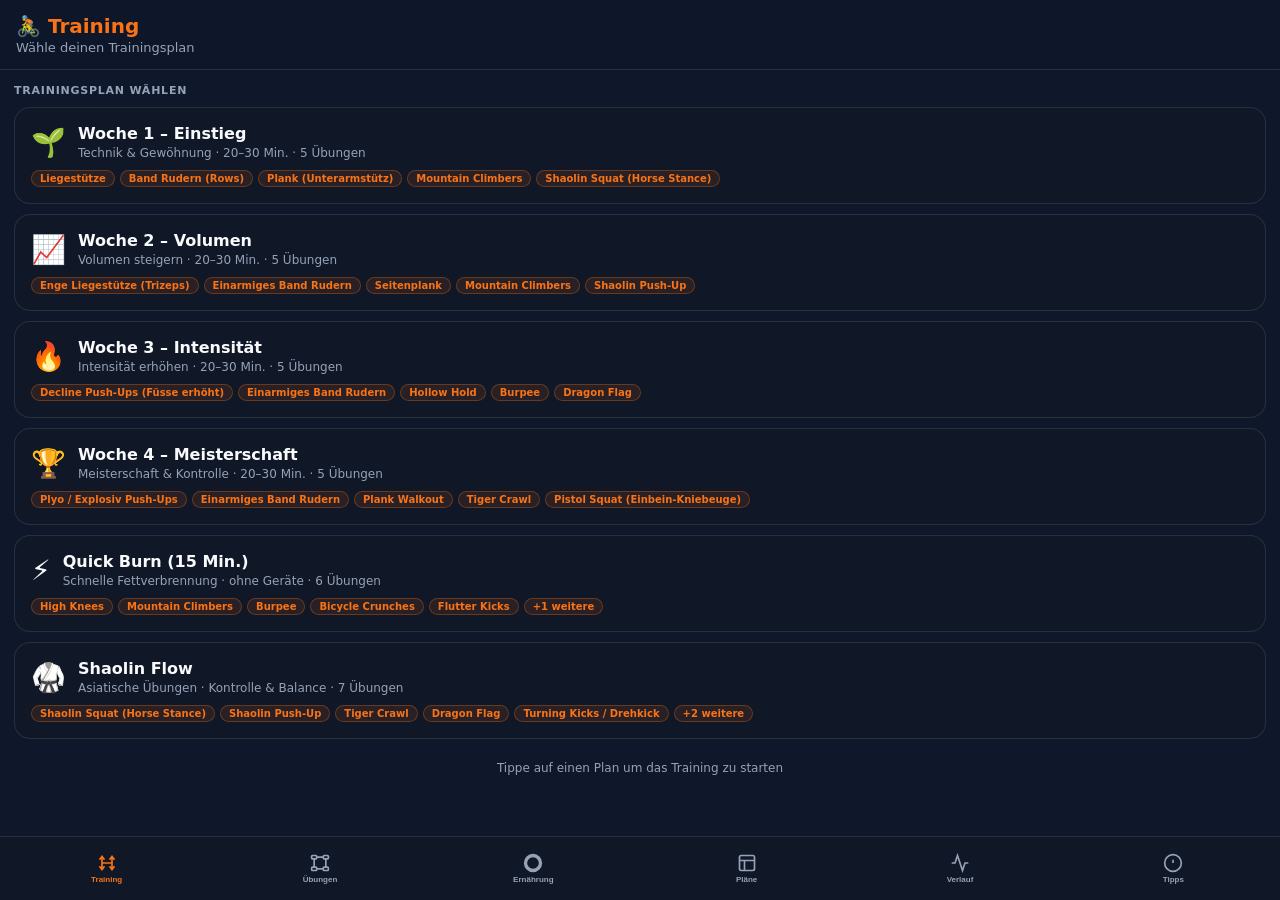
==== commit b516d868: "🍎 Ernährungsplanung für Rennradfahrer - Mineralstoffe & praktische Pläne" ====
--- a/index.html
+++ b/index.html
@@ -182,6 +182,7 @@
   <div class="tab-content">
     <section class="tab active" id="tab-training"></section>
     <section class="tab" id="tab-uebungen"></section>
+    <section class="tab" id="tab-ernaehrung"></section>
     <section class="tab" id="tab-referenz"></section>
     <section class="tab" id="tab-verlauf"></section>
     <section class="tab" id="tab-tipps"></section>
@@ -195,6 +196,10 @@
     <button onclick="showTab('uebungen')" id="nav-uebungen">
       <svg viewBox="0 0 24 24"><rect x="2" y="3" width="6" height="4" rx="1"/><rect x="16" y="3" width="6" height="4" rx="1"/><path d="M8 5h8M1 5H2M22 5h1M5 7v10M19 7v10"/><rect x="2" y="17" width="6" height="4" rx="1"/><rect x="16" y="17" width="6" height="4" rx="1"/><path d="M8 19h8"/></svg>
       Übungen
+    </button>
+    <button onclick="showTab('ernaehrung')" id="nav-ernaehrung">
+      <svg viewBox="0 0 24 24"><path d="M12 2c5.5 0 10 4.5 10 10s-4.5 10-10 10S2 17.5 2 12 6.5 2 12 2m0 2c-4.4 0-8 3.6-8 8s3.6 8 8 8 8-3.6 8-8-3.6-8-8-8"/></svg>
+      Ernährung
     </button>
     <button onclick="showTab('referenz')" id="nav-referenz">
       <svg viewBox="0 0 24 24"><rect x="3" y="3" width="18" height="18" rx="2"/><path d="M3 9h18M9 21V9"/></svg>
@@ -416,11 +421,12 @@
   document.getElementById('tab-' + name).classList.add('active');
   document.getElementById('nav-' + name).classList.add('active');
   currentTab = name;
-  if (name === 'training')  renderTraining();
-  if (name === 'uebungen')  renderUebungen();
-  if (name === 'referenz')  renderReferenz();
-  if (name === 'verlauf')   renderVerlauf();
-  if (name === 'tipps')     renderTipps();
+  if (name === 'training')     renderTraining();
+  if (name === 'uebungen')     renderUebungen();
+  if (name === 'ernaehrung')   renderErnaehrung();
+  if (name === 'referenz')     renderReferenz();
+  if (name === 'verlauf')      renderVerlauf();
+  if (name === 'tipps')        renderTipps();
 }
 
 // ============================================================
@@ -1036,6 +1042,85 @@
 }
 
 // ============================================================
+// ERNÄHRUNG / NUTRITION
+// ============================================================
+
+const DAILY_NUTRITION_PLANS = {
+  rennradtag: {
+    name: 'Rennrad-Trainingstag', icon: '🚴‍♂️', description: 'Erhöhte Kohlenhydrate & Salzaufnahme',
+    calories: 2800, protein: 140, carbs: 350, fat: 80,
+    tips: ['💧 Vor Fahrt: 500ml Wasser + Elektrolyt', '🥤 Während: Alle 45min 200ml Sportelektrolyt', '⚡ Nach Fahrt: Kohlen + Protein in 30min', '🧂 Salzige Snacks – KRITISCH!']
+  },
+  normaltag: {
+    name: 'Normaler Trainingstag', icon: '💪', description: 'Ausgewogene Ernährung',
+    calories: 2400, protein: 120, carbs: 280, fat: 70,
+    tips: ['🥗 Viel Gemüse & Obst', '🍗 Lean Protein bei jeder Mahlzeit', '💧 2-3 Liter Wasser', '⏰ 2-3 Stunden vor Training essen']
+  },
+  regenerationstag: {
+    name: 'Regenerations-/Ruhetag', icon: '😌', description: 'Fokus auf Erholung & Muskelaufbau',
+    calories: 2200, protein: 130, carbs: 240, fat: 75,
+    tips: ['🥛 Erhöhtes Protein für Muskelreparatur', '🧈 Gesunde Fette', '🌙 Leichte Abendmahlzeit', '🍵 Magnesium-reiche Nahrung']
+  }
+};
+
+const MINERALS_INFO = {
+  sodium: { name: 'Natrium', icon: '🧂', daily: 1500 },
+  potassium: { name: 'Kalium', icon: '🍌', daily: 4700 },
+  magnesium: { name: 'Magnesium', icon: '🌰', daily: 420 },
+  calcium: { name: 'Kalzium', icon: '🥛', daily: 1000 },
+  iron: { name: 'Eisen', icon: '🥩', daily: 18 }
+};
+
+let selectedNutritionPlan = 'normaltag';
+
+function renderErnaehrung() {
+  document.getElementById('header-sub').textContent = 'Ernährung für Rennradfahrer';
+  const el = document.getElementById('tab-ernaehrung');
+  
+  let html = '<div class="card-title" style="margin-bottom:14px">📋 Trainingstag wählen</div>';
+  
+  for (const [key, plan] of Object.entries(DAILY_NUTRITION_PLANS)) {
+    html += `<div class="plan-card" onclick="selectNutritionPlan('${key}')" style="${selectedNutritionPlan === key ? 'border-color:var(--accent);background:rgba(249,115,22,0.1)' : ''}">
+      <div class="plan-header">
+        <div class="plan-icon">${plan.icon}</div>
+        <div style="flex:1">
+          <div class="plan-name">${plan.name}</div>
+          <div class="plan-desc">${plan.description}</div>
+        </div>
+      </div>
+    </div>`;
+  }
+  
+  if (selectedNutritionPlan) {
+    const plan = DAILY_NUTRITION_PLANS[selectedNutritionPlan];
+    html += '<div style="margin-top:20px"><div class="card-title">🎯 Tägliche Ziele</div>';
+    html += `<div class="stat-row">
+      <div class="stat-box"><div class="stat-val">${plan.calories}</div><div class="stat-lbl">kcal</div></div>
+      <div class="stat-box"><div class="stat-val">${plan.protein}g</div><div class="stat-lbl">Protein</div></div>
+      <div class="stat-box"><div class="stat-val">${plan.carbs}g</div><div class="stat-lbl">Kohlen</div></div>
+      <div class="stat-box"><div class="stat-val">${plan.fat}g</div><div class="stat-lbl">Fett</div></div>
+    </div></div>`;
+    
+    html += '<div style="margin-top:20px"><div class="card-title">💡 Tipps für heute</div>';
+    plan.tips.forEach(tip => { html += `<div class="tip-card" style="padding:12px;margin-bottom:8px">${tip}</div>`; });
+    html += '</div>';
+    
+    html += '<div style="margin-top:20px"><div class="card-title">💧 Wichtige Mineralstoffe</div>';
+    Object.entries(MINERALS_INFO).slice(0, 5).forEach(([key, m]) => {
+      html += `<div class="card" style="padding:12px;margin-bottom:8px"><div style="display:flex;justify-content:space-between;align-items:center"><div><div style="font-size:13px;font-weight:700">${m.icon} ${m.name}</div></div><div style="text-align:right;font-size:16px;font-weight:800;color:var(--accent)">${m.daily} mg</div></div></div>`;
+    });
+    html += '</div>';
+  }
+  
+  el.innerHTML = html;
+}
+
+function selectNutritionPlan(planKey) {
+  selectedNutritionPlan = planKey;
+  renderErnaehrung();
+}
+
+// ============================================================
 // INIT
 // ============================================================
 
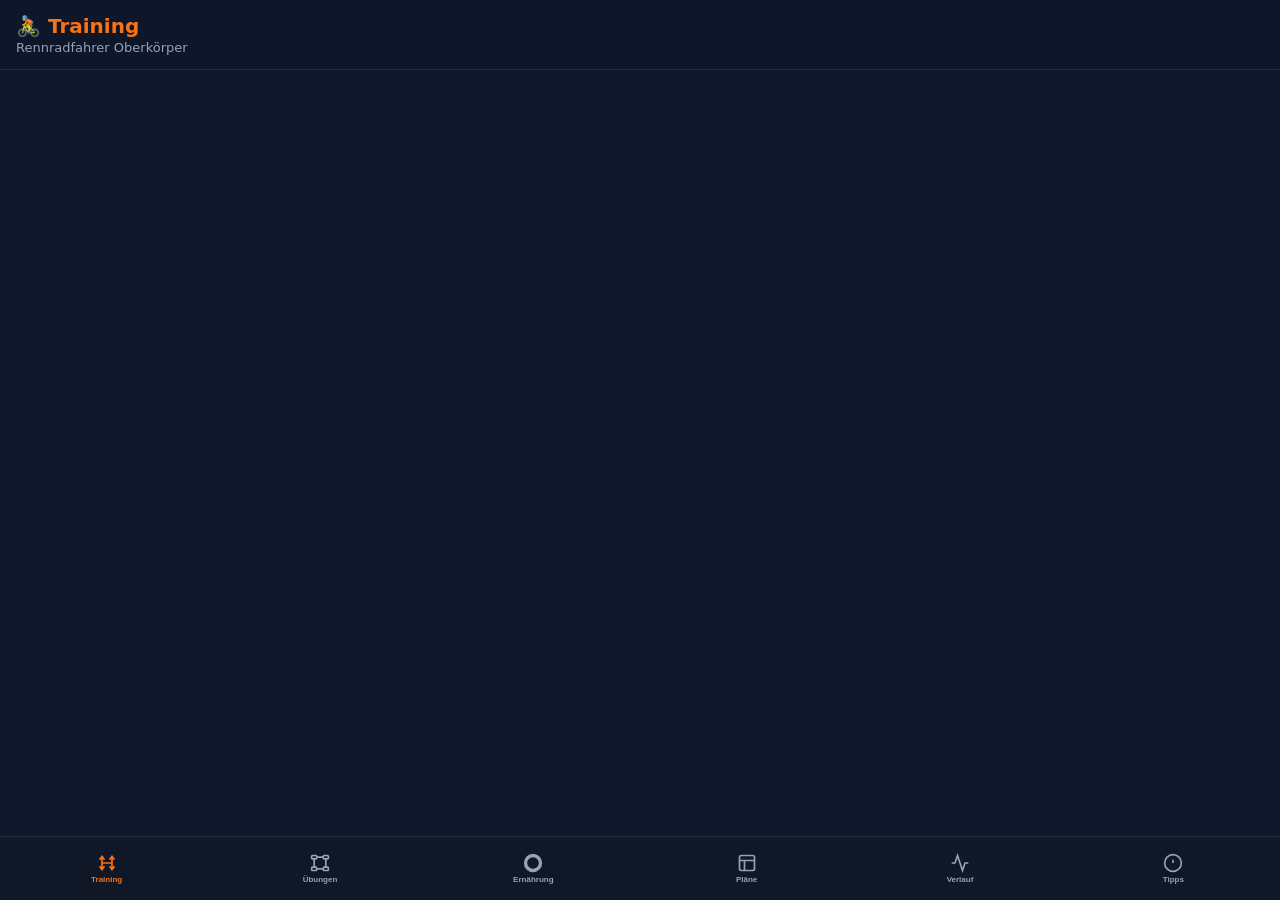
==== commit a72153d7: "🏋️ Stabilität Trainer für Rennradfahrer - Professionelle Muskelgruppen-Navigation mit Bildern & Time" ====
--- a/index.html
+++ b/index.html
@@ -435,9 +435,15 @@
 
 function renderTraining() {
   const el = document.getElementById('tab-training');
-  if (!session)            { renderPlanSelection(el); return; }
-  if (session.finished)    { renderFinishScreen(el);  return; }
-  renderActiveWorkout(el);
+  
+  // NEUE STRUKTUR: Muskelgruppen statt Pläne
+  if (!selectedMuscleGroup) {
+    renderMuscleGroupSelection(el);
+  } else if (activeWorkout) {
+    renderWorkoutSession(el);
+  } else {
+    renderMuscleGroupWorkouts(el);
+  }
 }
 
 function renderPlanSelection(el) {
@@ -708,6 +714,169 @@
 function newWorkout() {
   session = null;
   renderTraining();
+}
+
+// ============================================================
+// STABILITÄT TRAINER - UI FUNKTIONEN PART 1
+// ============================================================
+
+function renderMuscleGroupSelection(el) {
+  document.getElementById('header-title').textContent = '🏋️ Stabilität Trainer';
+  document.getElementById('header-sub').textContent = 'Nach dem Radfahren direkt trainieren – Profi Rennrad Trainer';
+  
+  let html = '<div class="card-title" style="margin-bottom:14px">🎯 Welchen Bereich trainierst du nach der Fahrt?</div>';
+  
+  const groupIcons = {
+    ruecken_core: '💪',
+    schultern: '🔙',
+    core_bauch: '⚙️',
+    beine_huefte: '🦵',
+    balance: '🧠',
+    rennrad: '🚴'
+  };
+  
+  for (const [key, group] of Object.entries(MUSCLE_GROUPS_STABLE)) {
+    html += `<div class="plan-card" onclick="selectMuscleGroup('${key}')" style="cursor:pointer; border-left:4px solid ${group.color}; display:flex; align-items:center; gap:12px;">
+      <div style="font-size:32px; flex-shrink:0;">${groupIcons[key]}</div>
+      <div style="flex:1">
+        <div class="plan-name">${group.name}</div>
+        <div class="plan-desc">${group.desc}</div>
+      </div>
+      <div style="font-size:20px; flex-shrink:0;">▶</div>
+    </div>`;
+  }
+  
+  el.innerHTML = html;
+}
+
+function selectMuscleGroup(groupKey) {
+  selectedMuscleGroup = groupKey;
+  renderMuscleGroupWorkouts(document.getElementById('tab-training'));
+}
+
+function renderMuscleGroupWorkouts(el) {
+  const group = MUSCLE_GROUPS_STABLE[selectedMuscleGroup];
+  document.getElementById('header-title').textContent = group.name;
+  document.getElementById('header-sub').textContent = 'Wähle deine Trainingsdauer';
+  
+  let html = `<div style="margin-bottom:20px">
+    <div class="card-title">⏱️ Wie viel Zeit hast du?</div>
+    <div style="display:grid; grid-template-columns:1fr 1fr 1fr; gap:8px; margin-bottom:20px;">
+      <div class="plan-card" onclick="startStableWorkout(5)" style="cursor:pointer; padding:20px; text-align:center;">
+        <div style="font-size:32px; margin-bottom:4px;">⚡</div>
+        <div class="plan-name">5 Min</div>
+        <div class="plan-desc">Quick</div>
+      </div>
+      <div class="plan-card" onclick="startStableWorkout(10)" style="cursor:pointer; padding:20px; text-align:center; border-color:var(--accent); border-width:2px;">
+        <div style="font-size:32px; margin-bottom:4px;">💪</div>
+        <div class="plan-name">10 Min</div>
+        <div class="plan-desc">Standard</div>
+      </div>
+      <div class="plan-card" onclick="startStableWorkout(15)" style="cursor:pointer; padding:20px; text-align:center;">
+        <div style="font-size:32px; margin-bottom:4px;">🔥</div>
+        <div class="plan-name">15 Min</div>
+        <div class="plan-desc">Intensiv</div>
+      </div>
+    </div>
+  </div>`;
+  
+  html += `<div class="card-title">📋 Übungen</div>`;
+  const exs10 = STABLE_WORKOUTS[selectedMuscleGroup][10] || [];
+  const groupExercises = MUSCLE_GROUPS_STABLE[selectedMuscleGroup].exercises || {};
+  
+  exs10.forEach((ex, i) => {
+    const img = groupExercises[ex] || 'data:image/svg+xml,%3Csvg xmlns=%22http://www.w3.org/2000/svg%22 viewBox=%220 0 100 100%22%3E%3Crect fill=%22%23f0f0f0%22 width=%22100%22 height=%22100%22/%3E%3C/svg%3E';
+    html += `<div class="card" style="padding:0; margin-bottom:8px; overflow:hidden;">
+      <img src="${img}" style="width:100%; height:200px; object-fit:cover; display:block;">
+      <div style="padding:12px; font-weight:600;">${i+1}. ${ex}</div>
+    </div>`;
+  });
+  
+  html += `<button class="btn btn-ghost" onclick="selectedMuscleGroup=null; renderMuscleGroupSelection(document.getElementById('tab-training'));" style="margin-top:16px;">↩️ Zurück</button>`;
+  
+  el.innerHTML = html;
+}
+
+function startStableWorkout(duration) {
+  workoutDuration = duration;
+  activeWorkoutStable = { 
+    muscleGroup: selectedMuscleGroup, 
+    duration, 
+    startTime: Date.now(), 
+    exercises: STABLE_WORKOUTS[selectedMuscleGroup][duration]
+  };
+  
+  if (workoutInterval) clearInterval(workoutInterval);
+  workoutInterval = setInterval(() => {
+    renderWorkoutSession(document.getElementById('tab-training'));
+  }, 100);
+  
+  renderWorkoutSession(document.getElementById('tab-training'));
+}
+
+function renderWorkoutSession(el) {
+  const group = MUSCLE_GROUPS_STABLE[selectedMuscleGroup];
+  const elapsed = Math.floor((Date.now() - activeWorkoutStable.startTime) / 1000);
+  const remaining = Math.max(0, activeWorkoutStable.duration * 60 - elapsed);
+  const mins = Math.floor(remaining / 60);
+  const secs = remaining % 60;
+  
+  document.getElementById('header-title').textContent = '⏱️ Training läuft';
+  document.getElementById('header-sub').textContent = `${mins}:${String(secs).padStart(2, '0')}`;
+  
+  let html = `<div style="text-align:center; padding:30px 20px; background:rgba(249,115,22,0.1); border-radius:14px; border:2px solid var(--accent); margin-bottom:20px;">
+    <div style="font-size:56px; font-weight:800; color:var(--accent);">${mins}:${String(secs).padStart(2, '0')}</div>
+    <div style="font-size:13px; color:var(--muted); margin-top:8px;">von ${activeWorkoutStable.duration} Minuten</div>
+    <div style="font-size:14px; font-weight:700; color:var(--text); margin-top:12px;">${group.name}</div>
+  </div>`;
+  
+  html += `<div class="card-title">📋 Heute trainierst du:</div>`;
+  const groupExsWorkout = MUSCLE_GROUPS_STABLE[selectedMuscleGroup].exercises || {};
+  activeWorkoutStable.exercises.forEach((ex, i) => {
+    const img = groupExsWorkout[ex] || 'data:image/svg+xml,%3Csvg xmlns=%22http://www.w3.org/2000/svg%22 viewBox=%220 0 100 100%22%3E%3Crect fill=%22%23f0f0f0%22 width=%22100%22 height=%22100%22/%3E%3C/svg%3E';
+    const tip = EXERCISE_TIPS_STABLE[ex] || 'Korrekte Form ist wichtig!';
+    html += `<div class="card" style="padding:0; margin-bottom:12px; overflow:hidden;">
+      <img src="${img}" style="width:100%; height:180px; object-fit:cover; display:block;">
+      <div style="padding:14px;">
+        <div style="font-weight:600; color:var(--accent); margin-bottom:6px;">${i+1}. ${ex}</div>
+        <div style="font-size:12px; color:var(--muted); line-height:1.4;">💡 ${tip}</div>
+      </div>
+    </div>`;
+  });
+  
+  html += `<button class="btn btn-ok" onclick="finishStableWorkout();" style="margin-top:16px; margin-bottom:8px;">✅ Training beenden</button>`;
+  html += `<button class="btn btn-danger" onclick="cancelStableWorkout();">Abbrechen</button>`;
+  
+  el.innerHTML = html;
+  
+  if (remaining <= 0) {
+    finishStableWorkout();
+  }
+}
+
+function finishStableWorkout() {
+  if (workoutInterval) clearInterval(workoutInterval);
+  
+  trainingLog.unshift({
+    id: Date.now(),
+    date: new Date().toISOString(),
+    planName: `${MUSCLE_GROUPS_STABLE[selectedMuscleGroup].name} (${workoutDuration}min)`,
+    duration: workoutDuration,
+    totalSets: 0,
+    totalVolume: 0
+  });
+  saveData();
+  
+  showToast(`✅ ${workoutDuration}min Stabilität-Training gespeichert!`);
+  activeWorkoutStable = null;
+  selectedMuscleGroup = null;
+  renderTraining();
+}
+
+function cancelStableWorkout() {
+  if (workoutInterval) clearInterval(workoutInterval);
+  activeWorkoutStable = null;
+  renderMuscleGroupWorkouts(document.getElementById('tab-training'));
 }
 
 // ============================================================
@@ -1042,6 +1211,142 @@
 }
 
 // ============================================================
+// STABILITÄT TRAINER - DATEN
+// ============================================================
+
+const MUSCLE_GROUPS_STABLE = {
+  ruecken_core: { 
+    name: '💪 Rücken & Core', 
+    desc: 'Haltung & Stabilität', 
+    color: '#ff6b35',
+    exercises: {
+      'Plank 30s': 'https://images.unsplash.com/photo-1518611505868-d7b8b54a6e3b?w=500&h=300&fit=crop&q=80',
+      'Dead Bug 10': 'https://images.unsplash.com/photo-1581009146989-51e3b1865e49?w=500&h=300&fit=crop&q=80',
+      'Superman 20s': 'https://images.unsplash.com/photo-1551958219-acbc608c6c8d?w=500&h=300&fit=crop&q=80',
+      'Band Rudern 12': 'https://images.unsplash.com/photo-1517836357463-d25ddfcbf042?w=500&h=300&fit=crop&q=80',
+      'Seitenplank 25s': 'https://images.unsplash.com/photo-1552810820-6c87d39c73ec?w=500&h=300&fit=crop&q=80'
+    }
+  },
+  schultern: { 
+    name: '🔙 Schultern & Nacken', 
+    desc: 'Schulterstabilität', 
+    color: '#e94b3c',
+    exercises: {
+      'Band Lateral 12': 'https://images.unsplash.com/photo-1517836357463-d25ddfcbf042?w=500&h=300&fit=crop&q=80',
+      'Pull Apart 15': 'https://images.unsplash.com/photo-1546483213-97ec38941aff?w=500&h=300&fit=crop&q=80',
+      'Face Pull 12': 'https://images.unsplash.com/photo-1602491453631-e2a5ad90a131?w=500&h=300&fit=crop&q=80',
+      'Reverse Fly 12': 'https://images.unsplash.com/photo-1517836357463-d25ddfcbf042?w=500&h=300&fit=crop&q=80',
+      'Wall Slides 10': 'https://images.unsplash.com/photo-1535803377185-51fc8ddf5d58?w=500&h=300&fit=crop&q=80'
+    }
+  },
+  core_bauch: { 
+    name: '⚙️ Core & Bauch', 
+    desc: 'Kernstabilität', 
+    color: '#f7931e',
+    exercises: {
+      'Mountain Climbers 20': 'https://images.unsplash.com/photo-1552821206-e4c929561f23?w=500&h=300&fit=crop&q=80',
+      'Bicycle Crunch 20': 'https://images.unsplash.com/photo-1571019614242-c5c5dee9f50b?w=500&h=300&fit=crop&q=80',
+      'Flutter Kicks 30s': 'https://images.unsplash.com/photo-1517836357463-d25ddfcbf042?w=500&h=300&fit=crop&q=80',
+      'Pallof 10': 'https://images.unsplash.com/photo-1517836357463-d25ddfcbf042?w=500&h=300&fit=crop&q=80',
+      'Plank 45s': 'https://images.unsplash.com/photo-1518611505868-d7b8b54a6e3b?w=500&h=300&fit=crop&q=80'
+    }
+  },
+  beine_huefte: { 
+    name: '🦵 Beine & Hüfte', 
+    desc: 'Balance & Kraft', 
+    color: '#6c5b7b',
+    exercises: {
+      'Single Leg Squat 8': 'https://images.unsplash.com/photo-1541534759336-2b5b1e67fb1f?w=500&h=300&fit=crop&q=80',
+      'Glute Bridge 12': 'https://images.unsplash.com/photo-1517836357463-d25ddfcbf042?w=500&h=300&fit=crop&q=80',
+      'Single Leg RDL 10': 'https://images.unsplash.com/photo-1517836357463-d25ddfcbf042?w=500&h=300&fit=crop&q=80',
+      'Calf Raise 15': 'https://images.unsplash.com/photo-1517836357463-d25ddfcbf042?w=500&h=300&fit=crop&q=80',
+      'Side Lunge 10': 'https://images.unsplash.com/photo-1517836357463-d25ddfcbf042?w=500&h=300&fit=crop&q=80'
+    }
+  },
+  balance: { 
+    name: '🧠 Balance & Koordination', 
+    desc: 'Propriozeption', 
+    color: '#2c5f8d',
+    exercises: {
+      'Single Leg Stand 30s': 'https://images.unsplash.com/photo-1534438327276-14e5300c3a48?w=500&h=300&fit=crop&q=80',
+      'BOSU Ball 30s': 'https://images.unsplash.com/photo-1517836357463-d25ddfcbf042?w=500&h=300&fit=crop&q=80',
+      'Tandem Stance 20s': 'https://images.unsplash.com/photo-1517836357463-d25ddfcbf042?w=500&h=300&fit=crop&q=80',
+      'Eyes Closed 15s': 'https://images.unsplash.com/photo-1517836357463-d25ddfcbf042?w=500&h=300&fit=crop&q=80',
+      'Wobble Board 45s': 'https://images.unsplash.com/photo-1517836357463-d25ddfcbf042?w=500&h=300&fit=crop&q=80'
+    }
+  },
+  rennrad: { 
+    name: '🚴 Rennrad-Spezifisch', 
+    desc: 'Für dein Pendeln', 
+    color: '#d32f2f',
+    exercises: {
+      'Aero Position 30s': 'https://images.unsplash.com/photo-1541534759336-2b5b1e67fb1f?w=500&h=300&fit=crop&q=80',
+      'Hip Opener 30s': 'https://images.unsplash.com/photo-1517836357463-d25ddfcbf042?w=500&h=300&fit=crop&q=80',
+      'Out-of-Saddle 20': 'https://images.unsplash.com/photo-1517836357463-d25ddfcbf042?w=500&h=300&fit=crop&q=80',
+      'Shoulder Mobility 10': 'https://images.unsplash.com/photo-1517836357463-d25ddfcbf042?w=500&h=300&fit=crop&q=80',
+      'Core Combo 3x': 'https://images.unsplash.com/photo-1518611505868-d7b8b54a6e3b?w=500&h=300&fit=crop&q=80'
+    }
+  }
+};
+
+const STABLE_WORKOUTS = {
+  ruecken_core: {
+    5: ['Plank 30s', 'Dead Bug 10', 'Superman 20s'],
+    10: ['Plank 45s', 'Band Rudern 12', 'Dead Bug 12', 'Seitenplank 25s'],
+    15: ['Plank 60s', 'Band Rudern 15', 'Dead Bug 15', 'Seitenplank 30s', 'Superman 30s']
+  },
+  schultern: {
+    5: ['Band Lateral 12', 'Pull Apart 15', 'Wall Slides 10'],
+    10: ['Band Lateral 15', 'Face Pull 12', 'Pull Apart 15', 'Reverse Fly 12'],
+    15: ['Band Lateral 15', 'Face Pull 15', 'Pull Apart 15', 'Reverse Fly 12', 'Wall Slides 10']
+  },
+  core_bauch: {
+    5: ['Mountain Climbers 20', 'Plank 30s', 'Bicycle Crunch 15'],
+    10: ['Mountain Climbers 20', 'Bicycle Crunch 20', 'Flutter Kicks 30s', 'Pallof 10'],
+    15: ['Mountain Climbers 20', 'Bicycle Crunch 20', 'Flutter Kicks 45s', 'Pallof 12', 'Ab Wheel 10']
+  },
+  beine_huefte: {
+    5: ['Single Leg Squat 8', 'Glute Bridge 12', 'Calf Raise 15'],
+    10: ['Single Leg Squat 10', 'Glute Bridge 15', 'Single Leg RDL 10', 'Calf Raise 20'],
+    15: ['Single Leg Squat 12', 'Glute Bridge 15', 'Single Leg RDL 12', 'Calf Raise 20', 'Side Lunge 10']
+  },
+  balance: {
+    5: ['Single Leg Stand 30s', 'Tandem Stance 20s', 'Eyes Closed 15s'],
+    10: ['Single Leg Stand 45s', 'BOSU Ball 30s', 'Tandem Stance 30s', 'Eyes Closed 20s'],
+    15: ['Single Leg Stand 60s', 'BOSU Ball 45s', 'Tandem Stance 45s', 'Eyes Closed 30s', 'Wobble Board 45s']
+  },
+  rennrad: {
+    5: ['Aero Position 30s', 'Hip Opener 30s', 'Core Combo 3x'],
+    10: ['Aero Position 45s', 'Hip Opener 60s', 'Out-of-Saddle 20', 'Shoulder Mobility 10'],
+    15: ['Aero Position 60s', 'Hip Opener 90s', 'Out-of-Saddle 25', 'Lower Back 45s', 'Shoulder Mobility 12']
+  }
+};
+
+const EXERCISE_TIPS_STABLE = {
+  'Plank 30s': 'Schultern über Ellbogen, Körper gerade wie ein Brett, Po nicht hochstrecken.',
+  'Dead Bug 10': 'Auf Rücken liegen, Arm & Bein diagonal. Rücken flach halten.',
+  'Superman 20s': 'Brust & Beine abheben, Nacken neutral. 2-3 Sekunden halten.',
+  'Band Rudern 12': 'Schulterblätter zusammen, Band zum Körper ziehen.',
+  'Seitenplank 25s': 'Hüfte gerade halten, nicht sausen lassen.',
+  'Band Lateral 12': 'Schulter nach oben, langsam senken, kontrolliert.',
+  'Pull Apart 15': 'Band auseinanderziehen, Schultern nach hinten.',
+  'Face Pull 12': 'Ellbogen hoch, Schulterblätter zusammen.',
+  'Mountain Climbers 20': 'Po nicht hochstrecken, schnelle Beine.',
+  'Bicycle Crunch 20': 'Langsam & kontrolliert, Nacken nicht belasten.',
+  'Flutter Kicks 30s': 'Rücken flach, kleine Bewegungen, Bauch angespannt.',
+  'Single Leg Squat 8': 'Mit Stütze beginnen, Knie über Zehe.',
+  'Glute Bridge 12': 'Glutes anspannen, Hüfte hochdrücken.',
+  'Single Leg Stand 30s': 'Blick auf Punkt fixieren, stabiler Stand.',
+  'Aero Position 30s': 'In Aerodynamik-Position halten, Core aktiv.',
+  'Hip Opener 30s': 'Tief & entspannt, kein Schmerz. Nach Fahrt WICHTIG!'
+};
+
+let selectedMuscleGroup = null;
+let workoutDuration = 10;
+let activeWorkoutStable = null;
+let workoutInterval = null;
+
+// ============================================================
 // ERNÄHRUNG / NUTRITION
 // ============================================================
 
@@ -1072,6 +1377,19 @@
 };
 
 let selectedNutritionPlan = 'normaltag';
+
+const SIMPLE_RECIPES = [
+  { id: 'pasta-haehchen', name: 'Pasta mit Hähnchen & Brokkoli', icon: '🍝', time: '20 min', calories: 520, protein: 45, carbs: 62, fat: 8, notes: 'Klassiker! Nach Training super.' },
+  { id: 'fisch-kartoffel', name: 'Fischfilet mit Kartoffeln & Salat', icon: '🐟', time: '25 min', calories: 480, protein: 42, carbs: 55, fat: 6, notes: 'Omega-3 reich!' },
+  { id: 'rind-kartoffeln', name: 'Rindersteak mit Kartoffeln', icon: '🥩', time: '20 min', calories: 460, protein: 42, carbs: 48, fat: 12, notes: 'Eisen-reich für Ausdauer!' },
+  { id: 'reis-gemüse', name: 'Reis mit Gemüse & Ei', icon: '🍚', time: '20 min', calories: 420, protein: 14, carbs: 58, fat: 14, notes: 'Schnell & lecker!' },
+  { id: 'hackfleisch', name: 'Hackfleisch-Bolognese', icon: '🍅', time: '25 min', calories: 480, protein: 35, carbs: 58, fat: 10, notes: 'Klassiker! Viel Eisen.' },
+  { id: 'huehnchen-pommes', name: 'Hähnchen mit Pommes & Salat', icon: '🍟', time: '25 min', calories: 520, protein: 48, carbs: 52, fat: 12, notes: 'Sättigend & lecker!' },
+  { id: 'lachs', name: 'Lachs mit Süßkartoffel & Spinat', icon: '🐠', time: '20 min', calories: 480, protein: 40, carbs: 50, fat: 14, notes: 'Omega-3 & Magnesium!' },
+  { id: 'eintopf', name: 'Gemüse-Eintopf mit Fleisch', icon: '🥘', time: '30 min', calories: 420, protein: 38, carbs: 48, fat: 8, notes: 'Viel Salz (gut nach Fahrten)!' },
+  { id: 'ruehrer', name: 'Rührei mit Kartoffeln', icon: '🥚', time: '15 min', calories: 380, protein: 18, carbs: 42, fat: 16, notes: 'Super schnell!' },
+  { id: 'linsen', name: 'Linsen-Fleisch-Eintopf', icon: '🍲', time: '30 min', calories: 450, protein: 32, carbs: 52, fat: 10, notes: 'Eisen-reich!' }
+];
 
 function renderErnaehrung() {
   document.getElementById('header-sub').textContent = 'Ernährung für Rennradfahrer';
@@ -1110,6 +1428,23 @@
       html += `<div class="card" style="padding:12px;margin-bottom:8px"><div style="display:flex;justify-content:space-between;align-items:center"><div><div style="font-size:13px;font-weight:700">${m.icon} ${m.name}</div></div><div style="text-align:right;font-size:16px;font-weight:800;color:var(--accent)">${m.daily} mg</div></div></div>`;
     });
     html += '</div>';
+    
+    html += '<div style="margin-top:20px"><div class="card-title">🍳 Einfache Alltags-Rezepte</div>';
+    SIMPLE_RECIPES.forEach(r => {
+      html += `<div class="card" style="padding:12px;margin-bottom:8px">
+        <div style="display:flex;justify-content:space-between;align-items:flex-start;margin-bottom:6px">
+          <div><div style="font-size:14px;font-weight:700">${r.icon} ${r.name}</div><div style="font-size:11px;color:var(--muted);margin-top:2px">⏱️ ${r.time}</div></div>
+          <div style="text-align:right"><div style="font-size:13px;font-weight:700;color:var(--accent)">${r.calories} kcal</div></div>
+        </div>
+        <div style="display:grid;grid-template-columns:1fr 1fr 1fr;gap:6px;font-size:10px;margin-bottom:8px">
+          <div style="background:rgba(249,115,22,0.1);padding:4px;border-radius:6px;text-align:center"><div style="font-weight:700;color:var(--accent)">${r.protein}g</div><div style="color:var(--muted)">Protein</div></div>
+          <div style="background:rgba(249,115,22,0.1);padding:4px;border-radius:6px;text-align:center"><div style="font-weight:700;color:var(--accent)">${r.carbs}g</div><div style="color:var(--muted)">Kohlen</div></div>
+          <div style="background:rgba(249,115,22,0.1);padding:4px;border-radius:6px;text-align:center"><div style="font-weight:700;color:var(--accent)">${r.fat}g</div><div style="color:var(--muted)">Fett</div></div>
+        </div>
+        <div style="font-size:11px;color:var(--muted);font-style:italic">${r.notes}</div>
+      </div>`;
+    });
+    html += '</div>';
   }
   
   el.innerHTML = html;
